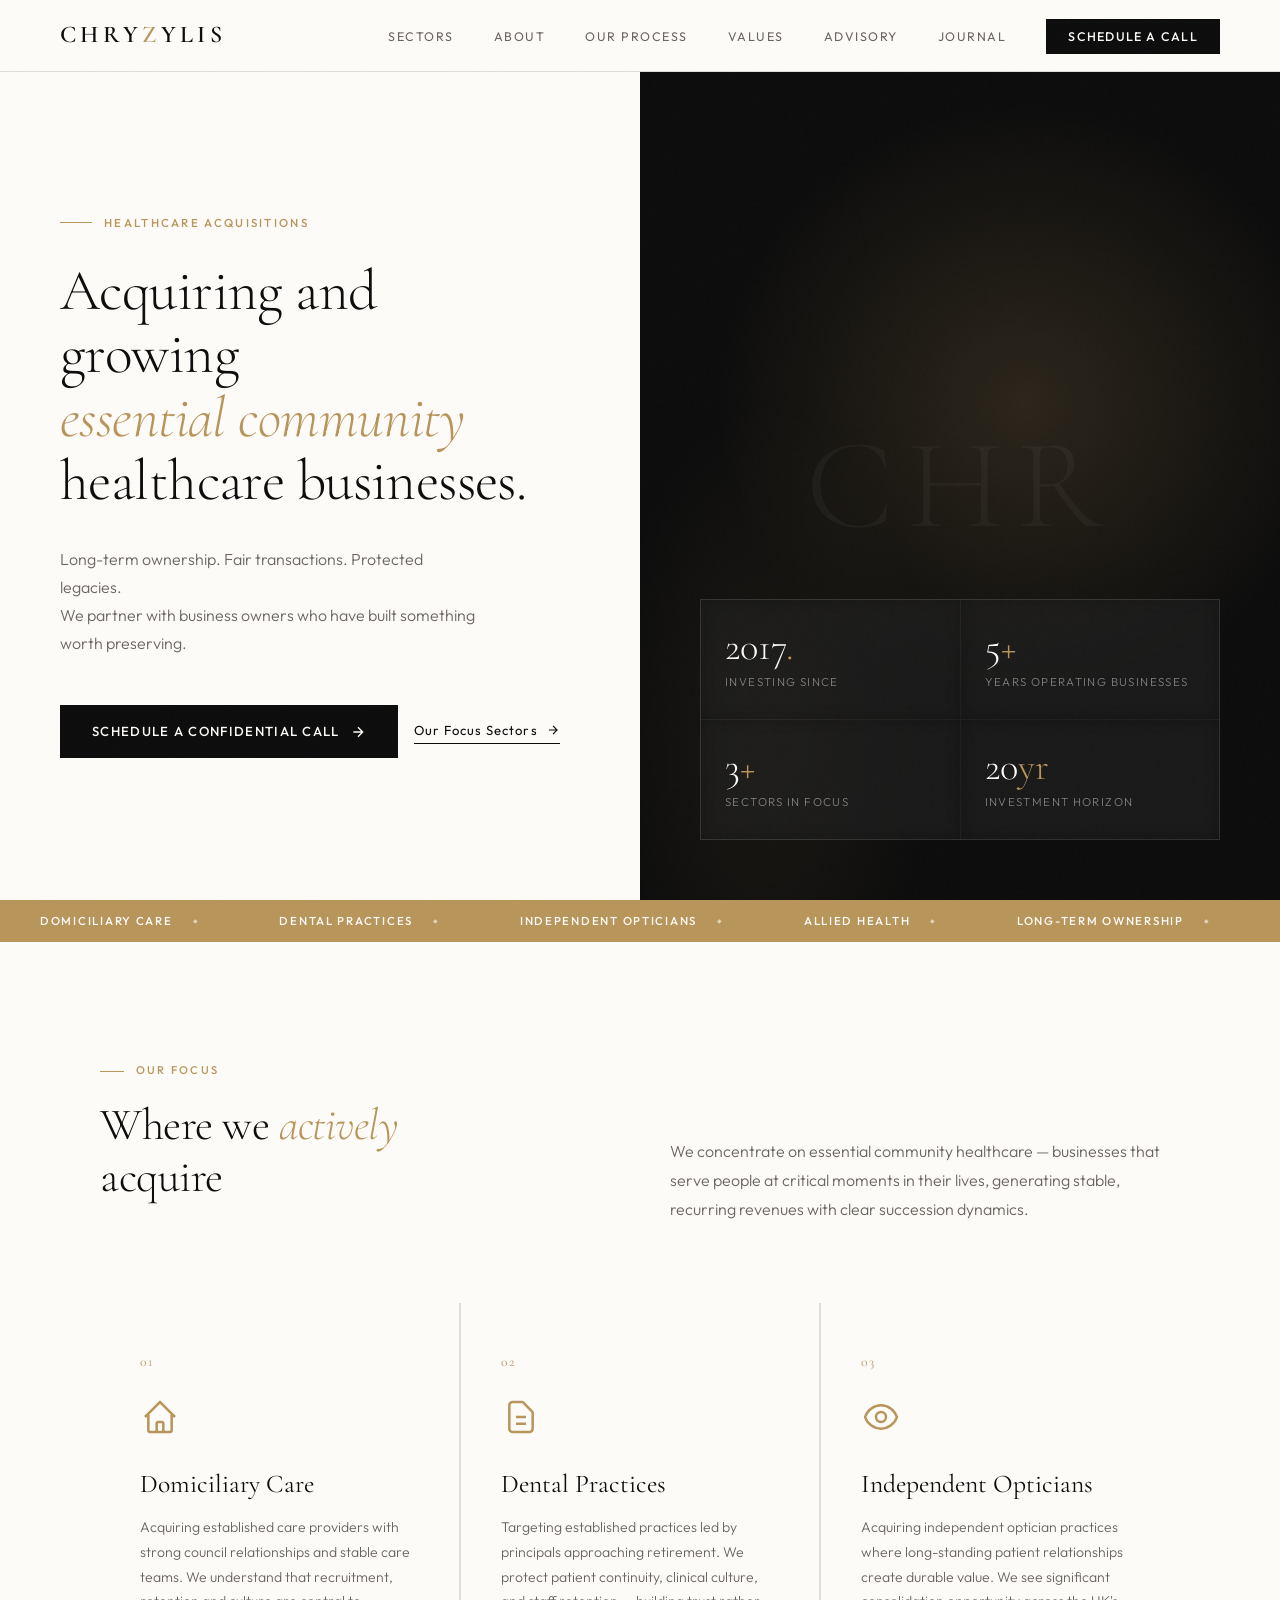
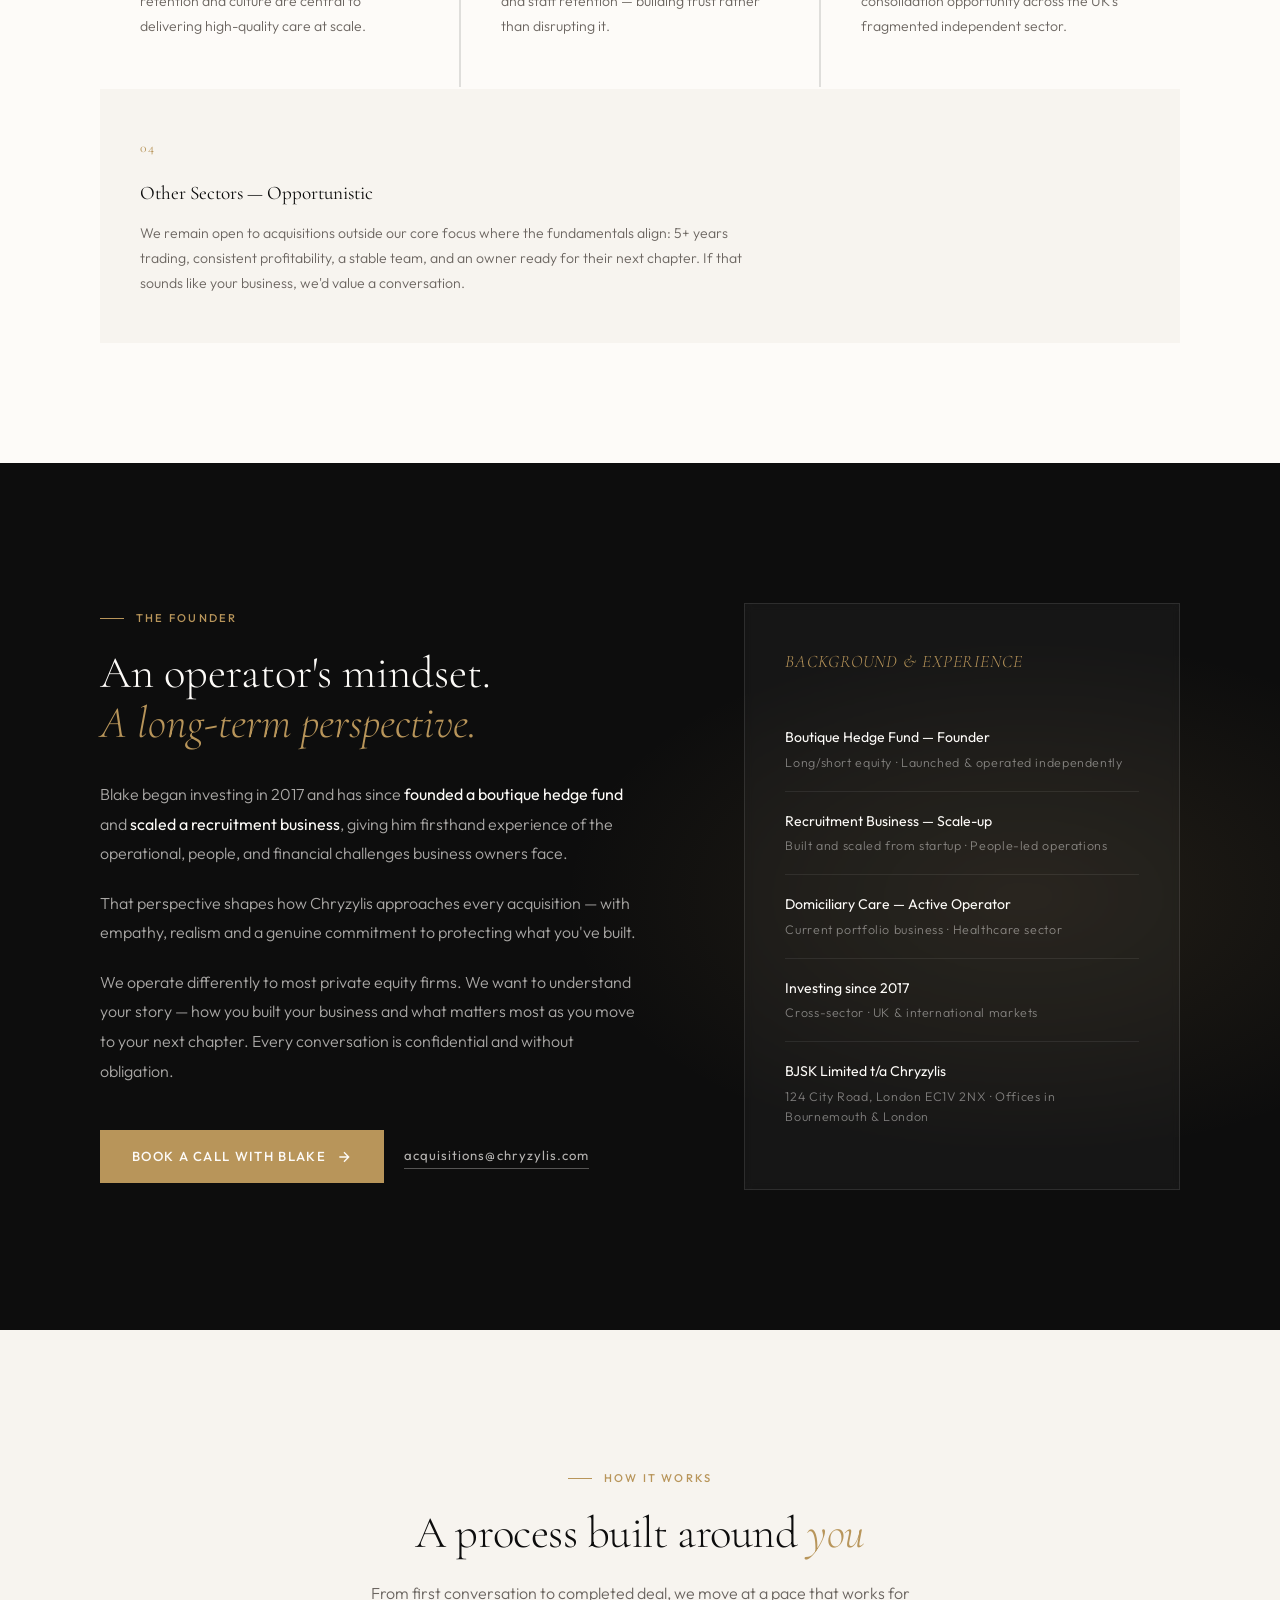
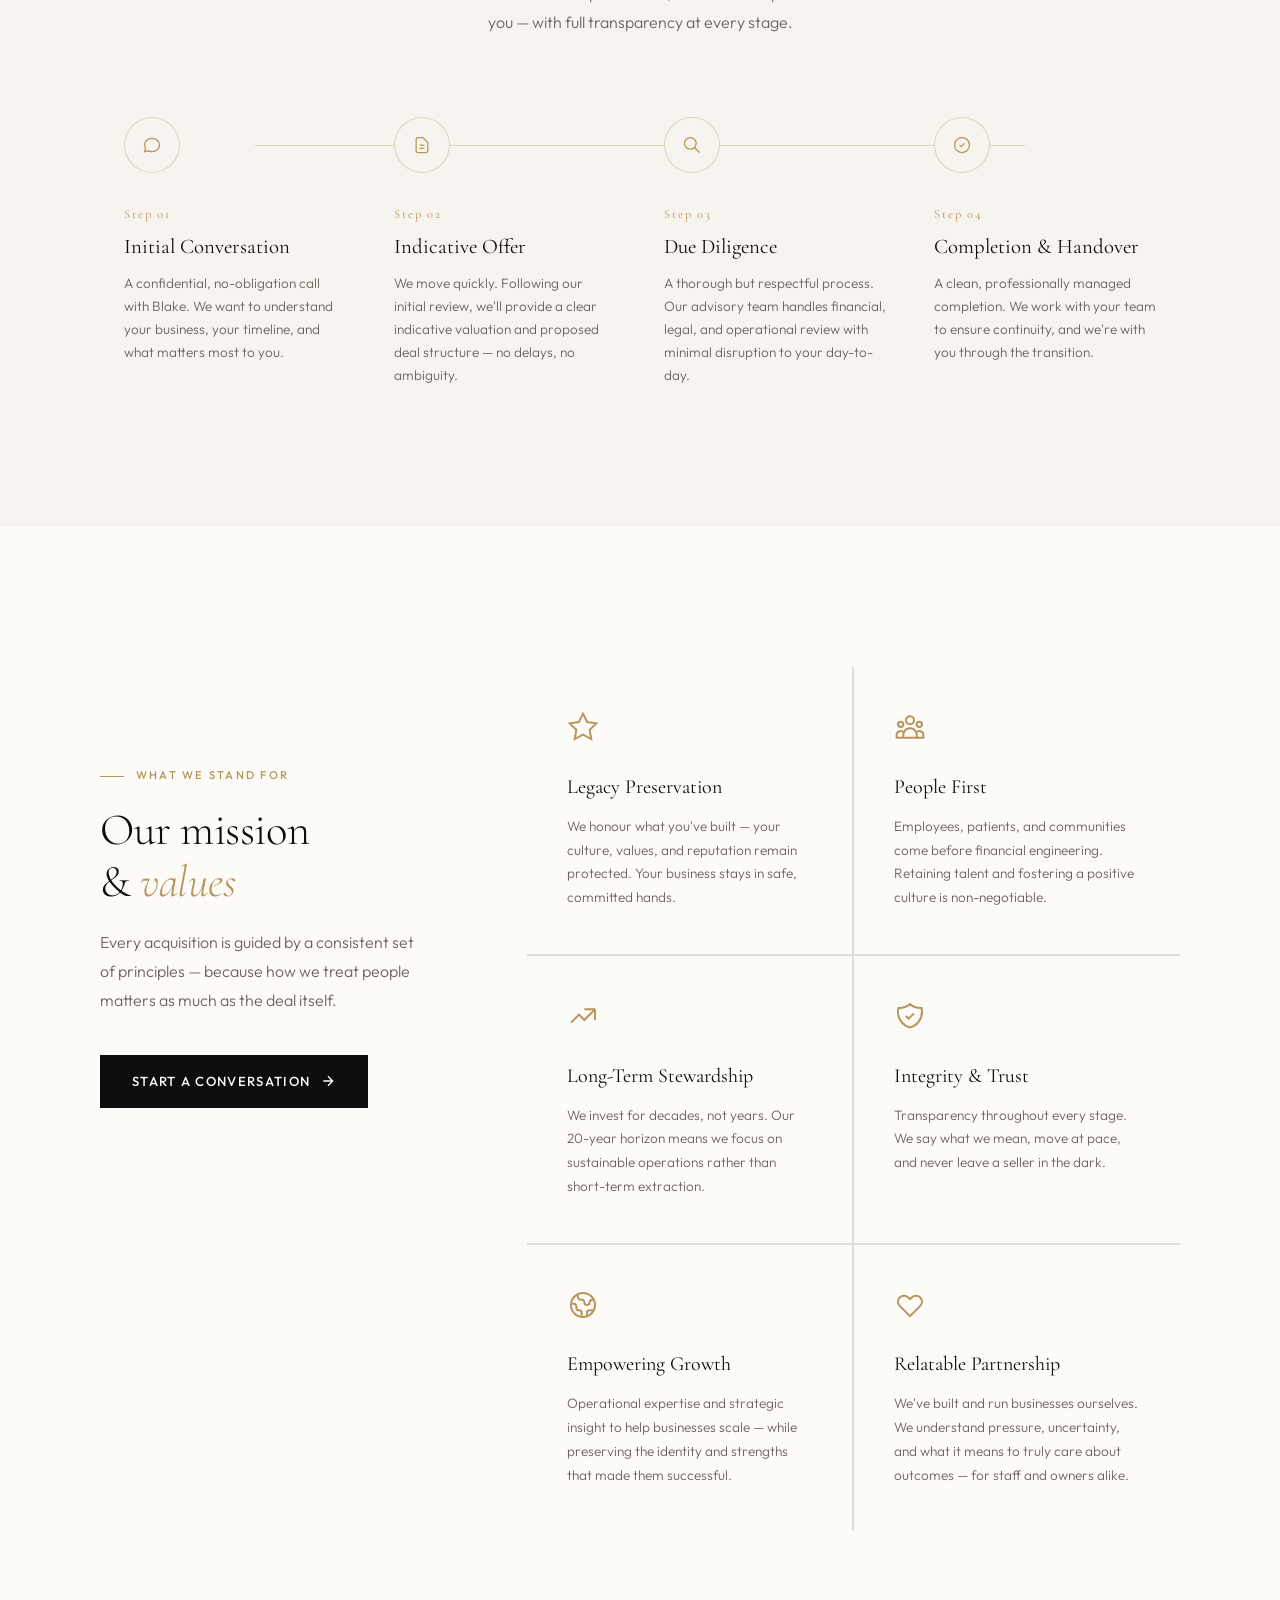
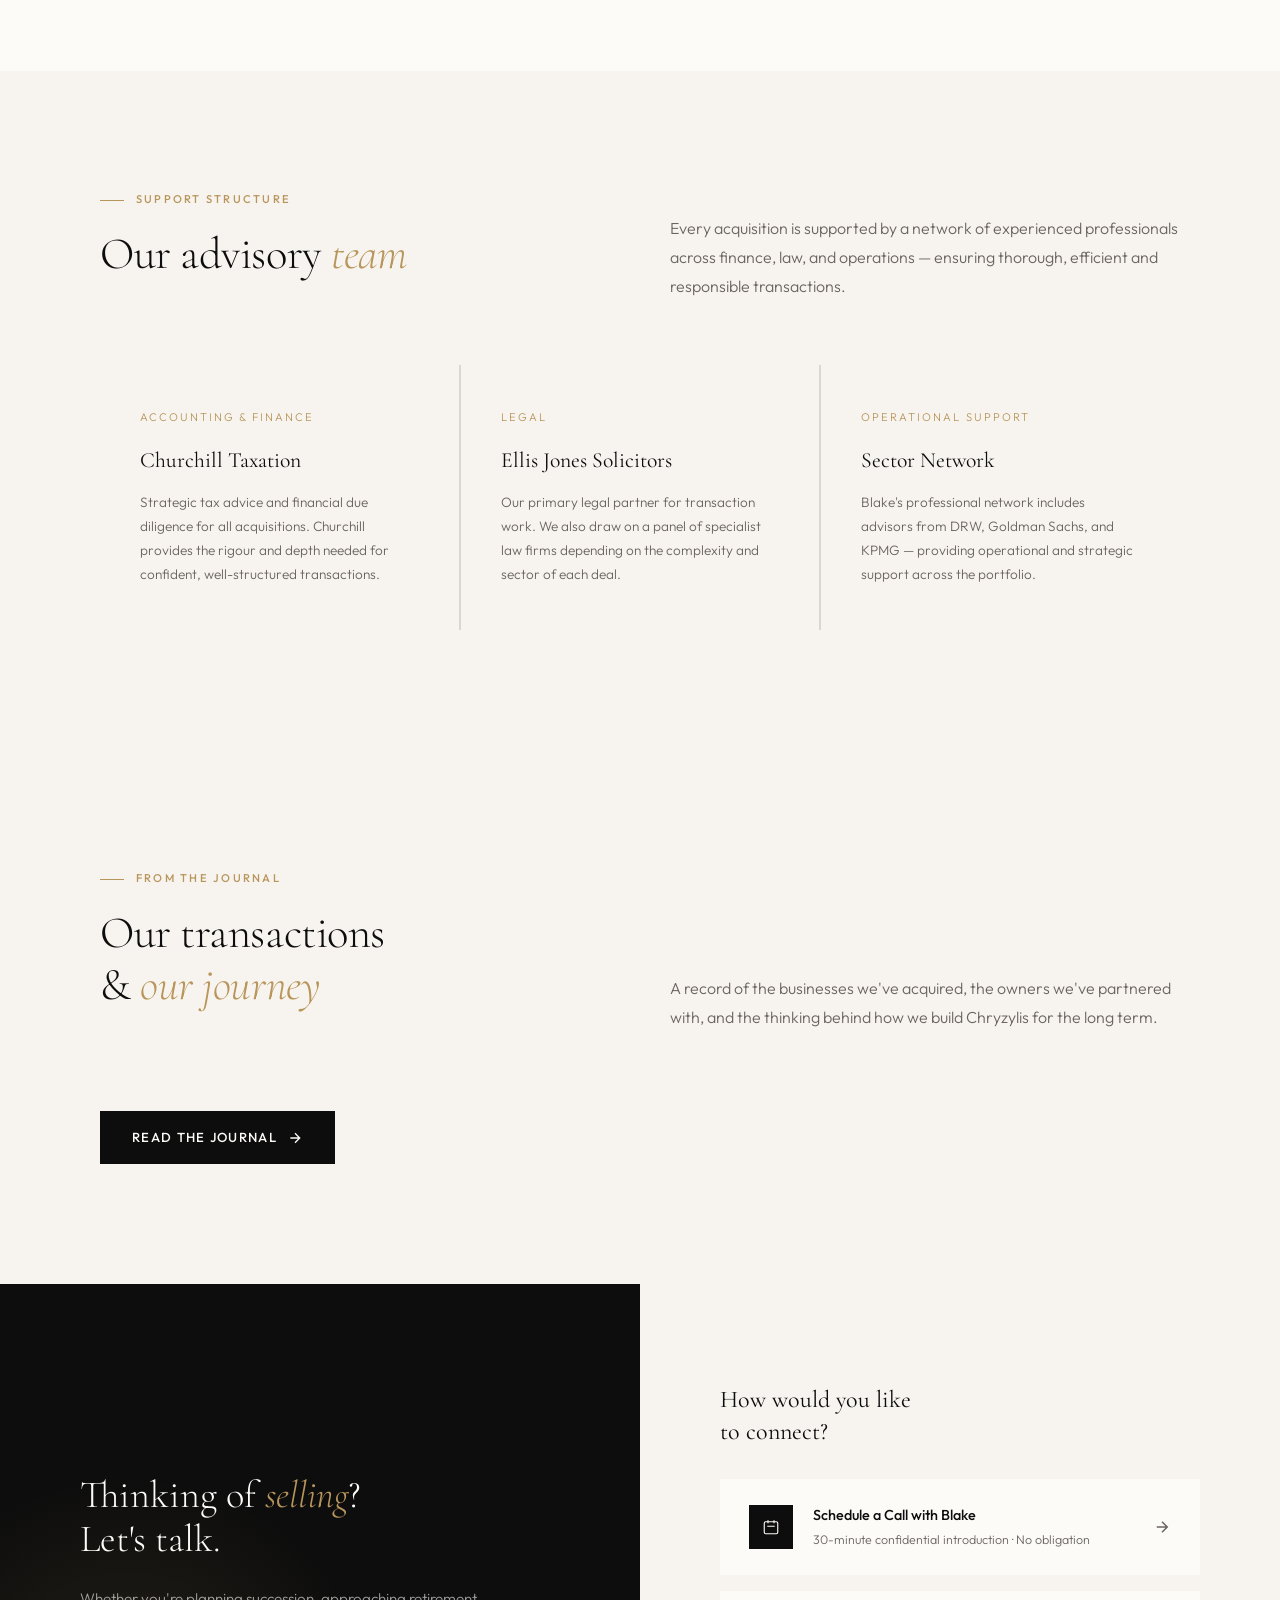
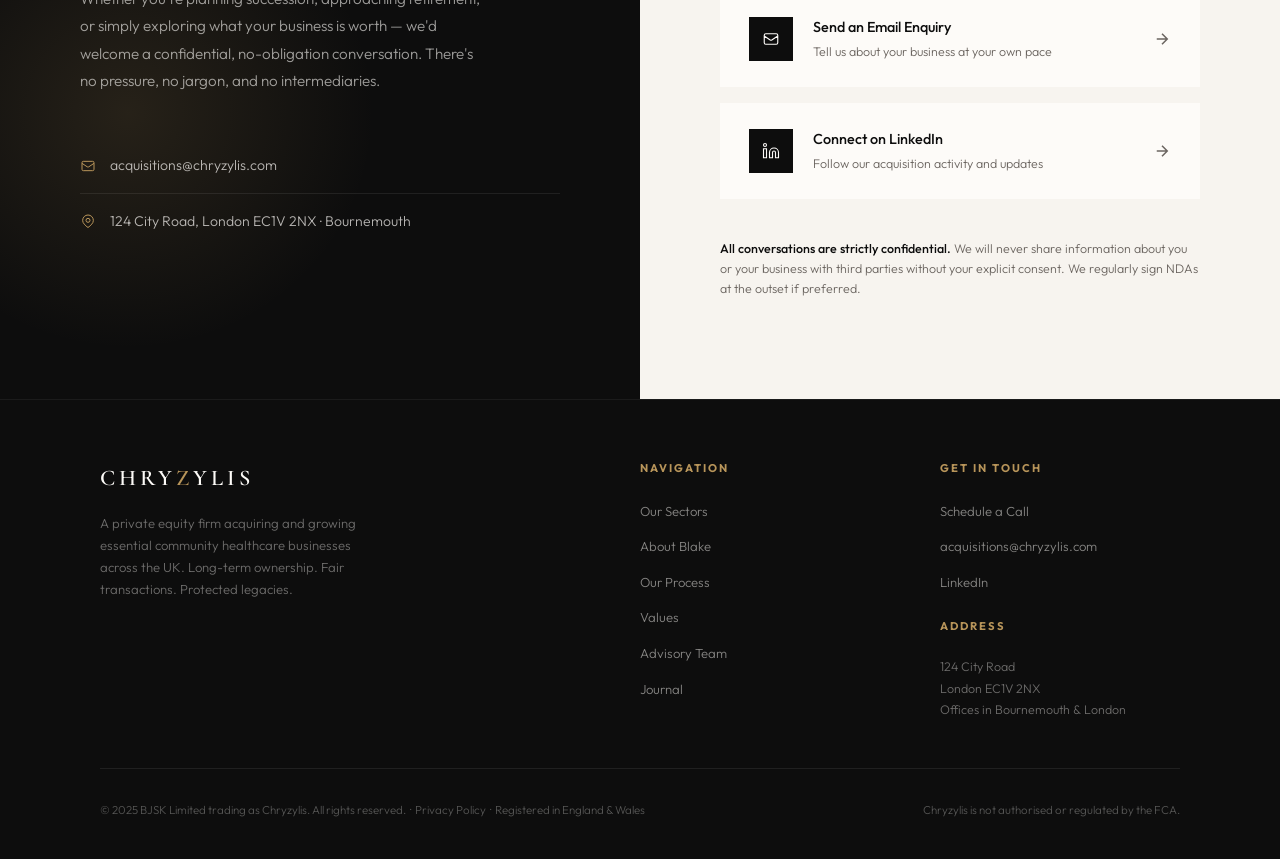
==== index.html @ 7d25ffba "Build full multi-page Chryzylis site with Journal/blog section Extracts the rebrand landing page int" ====
<!DOCTYPE html>
<html lang="en-GB">
<head>
<meta charset="UTF-8">
<meta name="viewport" content="width=device-width, initial-scale=1.0">
<title>Chryzylis — Healthcare Acquisitions</title>
<meta name="description" content="Chryzylis is a private equity firm acquiring and growing essential community healthcare businesses. Domiciliary care, dental, opticians and allied health. Long-term ownership. Fair transactions. Protected legacies.">
<link rel="preconnect" href="https://fonts.googleapis.com">
<link href="https://fonts.googleapis.com/css2?family=Cormorant+Garamond:ital,wght@0,300;0,400;0,600;1,300;1,400&family=Outfit:wght@300;400;500;600&display=swap" rel="stylesheet">
<link rel="stylesheet" href="assets/css/style.css">
</head>
<body>

<!-- ─── NAVIGATION ─── -->
<nav id="navbar">
  <a href="index.html" class="nav-logo">CHRY<span>Z</span>YLIS</a>
  <ul class="nav-links">
    <li><a href="#sectors">Sectors</a></li>
    <li><a href="#about">About</a></li>
    <li><a href="#process">Our Process</a></li>
    <li><a href="#values">Values</a></li>
    <li><a href="#advisory">Advisory</a></li>
    <li><a href="journal/index.html">Journal</a></li>
    <li><a href="#contact" class="nav-cta">Schedule a Call</a></li>
  </ul>
  <div class="hamburger" onclick="toggleMenu()">
    <span></span><span></span><span></span>
  </div>
</nav>

<!-- ─── HERO ─── -->
<section id="hero">
  <div class="hero-left">
    <div class="hero-eyebrow">Healthcare Acquisitions</div>
    <h1 class="hero-headline">
      Acquiring and growing<br><em>essential community</em><br>healthcare businesses.
    </h1>
    <p class="hero-sub">
      Long-term ownership. Fair transactions. Protected legacies.<br>
      We partner with business owners who have built something worth preserving.
    </p>
    <div class="hero-actions">
      <a href="#contact" class="btn-primary">
        Schedule a Confidential Call
        <svg width="16" height="16" viewBox="0 0 24 24" fill="none" stroke="currentColor" stroke-width="2"><path d="M5 12h14M12 5l7 7-7 7"/></svg>
      </a>
      <a href="#sectors" class="btn-ghost">
        Our Focus Sectors
        <svg width="14" height="14" viewBox="0 0 24 24" fill="none" stroke="currentColor" stroke-width="2"><path d="M5 12h14M12 5l7 7-7 7"/></svg>
      </a>
    </div>
  </div>
  <div class="hero-right">
    <div class="hero-large-text">CHR</div>
    <div class="hero-right-content">
      <div class="hero-stat-grid">
        <div class="hero-stat">
          <div class="hero-stat-num">2017<span>.</span></div>
          <div class="hero-stat-label">Investing since</div>
        </div>
        <div class="hero-stat">
          <div class="hero-stat-num">5<span>+</span></div>
          <div class="hero-stat-label">Years operating businesses</div>
        </div>
        <div class="hero-stat">
          <div class="hero-stat-num">3<span>+</span></div>
          <div class="hero-stat-label">Sectors in focus</div>
        </div>
        <div class="hero-stat">
          <div class="hero-stat-num">20<span>yr</span></div>
          <div class="hero-stat-label">Investment horizon</div>
        </div>
      </div>
    </div>
  </div>
</section>

<!-- ─── TICKER ─── -->
<div class="ticker-bar">
  <div class="ticker-track">
    <div class="ticker-item">Domiciliary Care</div>
    <div class="ticker-item">Dental Practices</div>
    <div class="ticker-item">Independent Opticians</div>
    <div class="ticker-item">Allied Health</div>
    <div class="ticker-item">Long-term ownership</div>
    <div class="ticker-item">Fair transactions</div>
    <div class="ticker-item">Protected legacies</div>
    <div class="ticker-item">Domiciliary Care</div>
    <div class="ticker-item">Dental Practices</div>
    <div class="ticker-item">Independent Opticians</div>
    <div class="ticker-item">Allied Health</div>
    <div class="ticker-item">Long-term ownership</div>
    <div class="ticker-item">Fair transactions</div>
    <div class="ticker-item">Protected legacies</div>
  </div>
</div>

<!-- ─── SECTORS ─── -->
<section id="sectors">
  <div class="section-inner">
    <div class="sectors-header">
      <div>
        <div class="section-label reveal">Our Focus</div>
        <h2 class="section-title reveal reveal-delay-1">Where we <em>actively</em><br>acquire</h2>
      </div>
      <p class="section-intro reveal reveal-delay-2">
        We concentrate on essential community healthcare — businesses that serve people at critical moments in their lives, generating stable, recurring revenues with clear succession dynamics.
      </p>
    </div>
    <div class="sectors-grid">
      <div class="sector-card reveal">
        <div class="sector-num">01</div>
        <svg class="sector-icon" viewBox="0 0 24 24" fill="none" stroke="currentColor" stroke-width="1.5">
          <path d="M3 12l2-2m0 0l7-7 7 7M5 10v10a1 1 0 001 1h3m10-11l2 2m-2-2v10a1 1 0 01-1 1h-3m-6 0a1 1 0 001-1v-4a1 1 0 011-1h2a1 1 0 011 1v4a1 1 0 001 1m-6 0h6"/>
        </svg>
        <div class="sector-name">Domiciliary Care</div>
        <p class="sector-desc">Acquiring established care providers with strong council relationships and stable care teams. We understand that recruitment, retention and culture are central to delivering high-quality care at scale.</p>
      </div>
      <div class="sector-card reveal reveal-delay-1">
        <div class="sector-num">02</div>
        <svg class="sector-icon" viewBox="0 0 24 24" fill="none" stroke="currentColor" stroke-width="1.5">
          <path d="M9 12h6m-6 4h6m2 5H7a2 2 0 01-2-2V5a2 2 0 012-2h5.586a1 1 0 01.707.293l5.414 5.414a1 1 0 01.293.707V19a2 2 0 01-2 2z"/>
        </svg>
        <div class="sector-name">Dental Practices</div>
        <p class="sector-desc">Targeting established practices led by principals approaching retirement. We protect patient continuity, clinical culture, and staff retention — building trust rather than disrupting it.</p>
      </div>
      <div class="sector-card reveal reveal-delay-2">
        <div class="sector-num">03</div>
        <svg class="sector-icon" viewBox="0 0 24 24" fill="none" stroke="currentColor" stroke-width="1.5">
          <circle cx="12" cy="12" r="3"/><path d="M2.458 12C3.732 7.943 7.523 5 12 5c4.478 0 8.268 2.943 9.542 7-1.274 4.057-5.064 7-9.542 7-4.477 0-8.268-2.943-9.542-7z"/>
        </svg>
        <div class="sector-name">Independent Opticians</div>
        <p class="sector-desc">Acquiring independent optician practices where long-standing patient relationships create durable value. We see significant consolidation opportunity across the UK's fragmented independent sector.</p>
      </div>
    </div>

    <div style="margin-top: 2px;">
      <div class="sector-card reveal" style="background: var(--parchment);">
        <div class="sector-num">04</div>
        <div class="sector-name" style="font-size: 1.2rem;">Other Sectors — Opportunistic</div>
        <p class="sector-desc" style="max-width: 640px;">We remain open to acquisitions outside our core focus where the fundamentals align: 5+ years trading, consistent profitability, a stable team, and an owner ready for their next chapter. If that sounds like your business, we'd value a conversation.</p>
      </div>
    </div>
  </div>
</section>

<!-- ─── ABOUT BLAKE ─── -->
<section id="about">
  <div class="section-inner">
    <div class="about-grid">
      <div>
        <div class="about-label reveal">The Founder</div>
        <h2 class="about-title reveal reveal-delay-1">
          An operator's mindset.<br><em>A long-term perspective.</em>
        </h2>
        <p class="about-body reveal reveal-delay-2">
          Blake began investing in 2017 and has since <strong>founded a boutique hedge fund</strong> and <strong>scaled a recruitment business</strong>, giving him firsthand experience of the operational, people, and financial challenges business owners face.
        </p>
        <p class="about-body reveal reveal-delay-2">
          That perspective shapes how Chryzylis approaches every acquisition — with empathy, realism and a genuine commitment to protecting what you've built.
        </p>
        <p class="about-body reveal reveal-delay-3">
          We operate differently to most private equity firms. We want to understand your story — how you built your business and what matters most as you move to your next chapter. Every conversation is confidential and without obligation.
        </p>
        <div class="about-cta-row reveal reveal-delay-3">
          <a href="#contact" class="btn-gold">
            Book a Call with Blake
            <svg width="16" height="16" viewBox="0 0 24 24" fill="none" stroke="currentColor" stroke-width="2"><path d="M5 12h14M12 5l7 7-7 7"/></svg>
          </a>
          <a href="mailto:acquisitions@chryzylis.com" class="btn-outline-light">
            acquisitions@chryzylis.com
          </a>
        </div>
      </div>
      <div class="about-right reveal reveal-delay-2">
        <div class="about-card">
          <div class="about-card-title">Background & Experience</div>
          <div class="credential">
            <div class="credential-title">Boutique Hedge Fund — Founder</div>
            <div class="credential-detail">Long/short equity · Launched & operated independently</div>
          </div>
          <div class="credential">
            <div class="credential-title">Recruitment Business — Scale-up</div>
            <div class="credential-detail">Built and scaled from startup · People-led operations</div>
          </div>
          <div class="credential">
            <div class="credential-title">Domiciliary Care — Active Operator</div>
            <div class="credential-detail">Current portfolio business · Healthcare sector</div>
          </div>
          <div class="credential">
            <div class="credential-title">Investing since 2017</div>
            <div class="credential-detail">Cross-sector · UK & international markets</div>
          </div>
          <div class="credential">
            <div class="credential-title">BJSK Limited t/a Chryzylis</div>
            <div class="credential-detail">124 City Road, London EC1V 2NX · Offices in Bournemouth & London</div>
          </div>
        </div>
      </div>
    </div>
  </div>
</section>

<!-- ─── PROCESS ─── -->
<section id="process">
  <div class="section-inner">
    <div class="process-header">
      <div class="section-label reveal" style="justify-content: center;">How It Works</div>
      <h2 class="section-title reveal reveal-delay-1" style="text-align: center;">A process built around <em>you</em></h2>
      <p class="section-intro reveal reveal-delay-2" style="margin: 0 auto; text-align: center;">From first conversation to completed deal, we move at a pace that works for you — with full transparency at every stage.</p>
    </div>
    <div class="process-steps">
      <div class="step reveal">
        <div class="step-dot">
          <svg viewBox="0 0 24 24" fill="none" stroke="currentColor" stroke-width="1.5"><path d="M8 12h.01M12 12h.01M16 12h.01M21 12c0 4.418-4.03 8-9 8a9.863 9.863 0 01-4.255-.949L3 20l1.395-3.72C3.512 15.042 3 13.574 3 12c0-4.418 4.03-8 9-8s9 3.582 9 8z"/></svg>
        </div>
        <div class="step-num">Step 01</div>
        <div class="step-title">Initial Conversation</div>
        <p class="step-desc">A confidential, no-obligation call with Blake. We want to understand your business, your timeline, and what matters most to you.</p>
      </div>
      <div class="step reveal reveal-delay-1">
        <div class="step-dot">
          <svg viewBox="0 0 24 24" fill="none" stroke="currentColor" stroke-width="1.5"><path d="M9 12h6m-6 4h6m2 5H7a2 2 0 01-2-2V5a2 2 0 012-2h5.586a1 1 0 01.707.293l5.414 5.414a1 1 0 01.293.707V19a2 2 0 01-2 2z"/></svg>
        </div>
        <div class="step-num">Step 02</div>
        <div class="step-title">Indicative Offer</div>
        <p class="step-desc">We move quickly. Following our initial review, we'll provide a clear indicative valuation and proposed deal structure — no delays, no ambiguity.</p>
      </div>
      <div class="step reveal reveal-delay-2">
        <div class="step-dot">
          <svg viewBox="0 0 24 24" fill="none" stroke="currentColor" stroke-width="1.5"><path d="M21 21l-6-6m2-5a7 7 0 11-14 0 7 7 0 0114 0z"/></svg>
        </div>
        <div class="step-num">Step 03</div>
        <div class="step-title">Due Diligence</div>
        <p class="step-desc">A thorough but respectful process. Our advisory team handles financial, legal, and operational review with minimal disruption to your day-to-day.</p>
      </div>
      <div class="step reveal reveal-delay-3">
        <div class="step-dot">
          <svg viewBox="0 0 24 24" fill="none" stroke="currentColor" stroke-width="1.5"><path d="M9 12l2 2 4-4m6 2a9 9 0 11-18 0 9 9 0 0118 0z"/></svg>
        </div>
        <div class="step-num">Step 04</div>
        <div class="step-title">Completion & Handover</div>
        <p class="step-desc">A clean, professionally managed completion. We work with your team to ensure continuity, and we're with you through the transition.</p>
      </div>
    </div>
  </div>
</section>

<!-- ─── VALUES ─── -->
<section id="values">
  <div class="section-inner">
    <div class="values-layout">
      <div class="values-sticky">
        <div class="section-label reveal">What We Stand For</div>
        <h2 class="section-title reveal reveal-delay-1">Our mission<br>& <em>values</em></h2>
        <p class="section-intro reveal reveal-delay-2" style="margin-bottom: 40px;">Every acquisition is guided by a consistent set of principles — because how we treat people matters as much as the deal itself.</p>
        <a href="#contact" class="btn-primary reveal reveal-delay-3">
          Start a Conversation
          <svg width="16" height="16" viewBox="0 0 24 24" fill="none" stroke="currentColor" stroke-width="2"><path d="M5 12h14M12 5l7 7-7 7"/></svg>
        </a>
      </div>
      <div class="values-grid">
        <div class="value-item reveal">
          <svg class="value-icon" viewBox="0 0 24 24" fill="none" stroke="currentColor" stroke-width="1.5"><path d="M12 2l3.09 6.26L22 9.27l-5 4.87 1.18 6.88L12 17.77l-6.18 3.25L7 14.14 2 9.27l6.91-1.01L12 2z"/></svg>
          <div class="value-name">Legacy Preservation</div>
          <p class="value-desc">We honour what you've built — your culture, values, and reputation remain protected. Your business stays in safe, committed hands.</p>
        </div>
        <div class="value-item reveal reveal-delay-1">
          <svg class="value-icon" viewBox="0 0 24 24" fill="none" stroke="currentColor" stroke-width="1.5"><path d="M17 20h5v-2a3 3 0 00-5.356-1.857M17 20H7m10 0v-2c0-.656-.126-1.283-.356-1.857M7 20H2v-2a3 3 0 015.356-1.857M7 20v-2c0-.656.126-1.283.356-1.857m0 0a5.002 5.002 0 019.288 0M15 7a3 3 0 11-6 0 3 3 0 016 0zm6 3a2 2 0 11-4 0 2 2 0 014 0zM7 10a2 2 0 11-4 0 2 2 0 014 0z"/></svg>
          <div class="value-name">People First</div>
          <p class="value-desc">Employees, patients, and communities come before financial engineering. Retaining talent and fostering a positive culture is non-negotiable.</p>
        </div>
        <div class="value-item reveal reveal-delay-1">
          <svg class="value-icon" viewBox="0 0 24 24" fill="none" stroke="currentColor" stroke-width="1.5"><path d="M13 7h8m0 0v8m0-8l-8 8-4-4-6 6"/></svg>
          <div class="value-name">Long-Term Stewardship</div>
          <p class="value-desc">We invest for decades, not years. Our 20-year horizon means we focus on sustainable operations rather than short-term extraction.</p>
        </div>
        <div class="value-item reveal reveal-delay-2">
          <svg class="value-icon" viewBox="0 0 24 24" fill="none" stroke="currentColor" stroke-width="1.5"><path d="M9 12l2 2 4-4m5.618-4.016A11.955 11.955 0 0112 2.944a11.955 11.955 0 01-8.618 3.04A12.02 12.02 0 003 9c0 5.591 3.824 10.29 9 11.622 5.176-1.332 9-6.03 9-11.622 0-1.042-.133-2.052-.382-3.016z"/></svg>
          <div class="value-name">Integrity & Trust</div>
          <p class="value-desc">Transparency throughout every stage. We say what we mean, move at pace, and never leave a seller in the dark.</p>
        </div>
        <div class="value-item reveal reveal-delay-2">
          <svg class="value-icon" viewBox="0 0 24 24" fill="none" stroke="currentColor" stroke-width="1.5"><path d="M3.055 11H5a2 2 0 012 2v1a2 2 0 002 2 2 2 0 012 2v2.945M8 3.935V5.5A2.5 2.5 0 0010.5 8h.5a2 2 0 012 2 2 2 0 104 0 2 2 0 012-2h1.064M15 20.488V18a2 2 0 012-2h3.064M21 12a9 9 0 11-18 0 9 9 0 0118 0z"/></svg>
          <div class="value-name">Empowering Growth</div>
          <p class="value-desc">Operational expertise and strategic insight to help businesses scale — while preserving the identity and strengths that made them successful.</p>
        </div>
        <div class="value-item reveal reveal-delay-3">
          <svg class="value-icon" viewBox="0 0 24 24" fill="none" stroke="currentColor" stroke-width="1.5"><path d="M4.318 6.318a4.5 4.5 0 000 6.364L12 20.364l7.682-7.682a4.5 4.5 0 00-6.364-6.364L12 7.636l-1.318-1.318a4.5 4.5 0 00-6.364 0z"/></svg>
          <div class="value-name">Relatable Partnership</div>
          <p class="value-desc">We've built and run businesses ourselves. We understand pressure, uncertainty, and what it means to truly care about outcomes — for staff and owners alike.</p>
        </div>
      </div>
    </div>
  </div>
</section>

<!-- ─── ADVISORY ─── -->
<section id="advisory">
  <div class="section-inner">
    <div class="advisory-header">
      <div>
        <div class="section-label reveal">Support Structure</div>
        <h2 class="section-title reveal reveal-delay-1">Our advisory <em>team</em></h2>
      </div>
      <p class="section-intro reveal reveal-delay-2">
        Every acquisition is supported by a network of experienced professionals across finance, law, and operations — ensuring thorough, efficient and responsible transactions.
      </p>
    </div>
    <div class="advisory-cards">
      <div class="advisory-card reveal">
        <div class="advisory-type">Accounting & Finance</div>
        <div class="advisory-name">Churchill Taxation</div>
        <p class="advisory-desc">Strategic tax advice and financial due diligence for all acquisitions. Churchill provides the rigour and depth needed for confident, well-structured transactions.</p>
      </div>
      <div class="advisory-card reveal reveal-delay-1">
        <div class="advisory-type">Legal</div>
        <div class="advisory-name">Ellis Jones Solicitors</div>
        <p class="advisory-desc">Our primary legal partner for transaction work. We also draw on a panel of specialist law firms depending on the complexity and sector of each deal.</p>
      </div>
      <div class="advisory-card reveal reveal-delay-2">
        <div class="advisory-type">Operational Support</div>
        <div class="advisory-name">Sector Network</div>
        <p class="advisory-desc">Blake's professional network includes advisors from DRW, Goldman Sachs, and KPMG — providing operational and strategic support across the portfolio.</p>
      </div>
    </div>
  </div>
</section>

<!-- ─── JOURNAL TEASER ─── -->
<section id="journal-teaser" style="padding: 120px 0; background: var(--parchment);">
  <div class="section-inner">
    <div class="sectors-header">
      <div>
        <div class="section-label reveal">From the Journal</div>
        <h2 class="section-title reveal reveal-delay-1">Our transactions<br>& <em>our journey</em></h2>
      </div>
      <p class="section-intro reveal reveal-delay-2">
        A record of the businesses we've acquired, the owners we've partnered with, and the thinking behind how we build Chryzylis for the long term.
      </p>
    </div>
    <a href="journal/index.html" class="btn-primary reveal reveal-delay-3">
      Read the Journal
      <svg width="16" height="16" viewBox="0 0 24 24" fill="none" stroke="currentColor" stroke-width="2"><path d="M5 12h14M12 5l7 7-7 7"/></svg>
    </a>
  </div>
</section>

<!-- ─── CONTACT ─── -->
<section id="contact">
  <div class="contact-split">
    <div class="contact-left">
      <div class="contact-left-inner">
        <div class="about-label reveal">Get in Touch</div>
        <h2 class="contact-title reveal reveal-delay-1">
          Thinking of <em>selling</em>?<br>Let's talk.
        </h2>
        <p class="contact-body reveal reveal-delay-2">
          Whether you're planning succession, approaching retirement, or simply exploring what your business is worth — we'd welcome a confidential, no-obligation conversation. There's no pressure, no jargon, and no intermediaries.
        </p>
        <a href="mailto:acquisitions@chryzylis.com" class="contact-detail reveal reveal-delay-2">
          <svg viewBox="0 0 24 24" fill="none" stroke="currentColor" stroke-width="1.5"><path d="M3 8l7.89 5.26a2 2 0 002.22 0L21 8M5 19h14a2 2 0 002-2V7a2 2 0 00-2-2H5a2 2 0 00-2 2v10a2 2 0 002 2z"/></svg>
          acquisitions@chryzylis.com
        </a>
        <div class="contact-detail reveal reveal-delay-3">
          <svg viewBox="0 0 24 24" fill="none" stroke="currentColor" stroke-width="1.5"><path d="M17.657 16.657L13.414 20.9a1.998 1.998 0 01-2.827 0l-4.244-4.243a8 8 0 1111.314 0z"/><path d="M15 11a3 3 0 11-6 0 3 3 0 016 0z"/></svg>
          124 City Road, London EC1V 2NX · Bournemouth
        </div>
      </div>
    </div>
    <div class="contact-right">
      <h3 class="reveal">How would you like<br>to connect?</h3>
      <div class="cta-options">
        <a href="mailto:acquisitions@chryzylis.com?subject=Acquisition Enquiry — Schedule a Call" class="cta-option reveal reveal-delay-1">
          <div class="cta-option-icon">
            <svg viewBox="0 0 24 24" fill="none" stroke="currentColor" stroke-width="1.5"><path d="M8 7V3m8 4V3m-9 8h10M5 21h14a2 2 0 002-2V7a2 2 0 00-2-2H5a2 2 0 00-2 2v12a2 2 0 002 2z"/></svg>
          </div>
          <div class="cta-option-text">
            <div class="cta-option-title">Schedule a Call with Blake</div>
            <div class="cta-option-sub">30-minute confidential introduction · No obligation</div>
          </div>
          <svg class="cta-option-arrow" width="18" height="18" viewBox="0 0 24 24" fill="none" stroke="currentColor" stroke-width="2"><path d="M5 12h14M12 5l7 7-7 7"/></svg>
        </a>
        <a href="mailto:acquisitions@chryzylis.com?subject=Business Acquisition Enquiry" class="cta-option reveal reveal-delay-2">
          <div class="cta-option-icon">
            <svg viewBox="0 0 24 24" fill="none" stroke="currentColor" stroke-width="1.5"><path d="M3 8l7.89 5.26a2 2 0 002.22 0L21 8M5 19h14a2 2 0 002-2V7a2 2 0 00-2-2H5a2 2 0 00-2 2v10a2 2 0 002 2z"/></svg>
          </div>
          <div class="cta-option-text">
            <div class="cta-option-title">Send an Email Enquiry</div>
            <div class="cta-option-sub">Tell us about your business at your own pace</div>
          </div>
          <svg class="cta-option-arrow" width="18" height="18" viewBox="0 0 24 24" fill="none" stroke="currentColor" stroke-width="2"><path d="M5 12h14M12 5l7 7-7 7"/></svg>
        </a>
        <a href="https://linkedin.com/company/chryzylis" target="_blank" rel="noopener" class="cta-option reveal reveal-delay-3">
          <div class="cta-option-icon">
            <svg viewBox="0 0 24 24" fill="none" stroke="currentColor" stroke-width="1.5"><path d="M16 8a6 6 0 016 6v7h-4v-7a2 2 0 00-2-2 2 2 0 00-2 2v7h-4v-7a6 6 0 016-6zM2 9h4v12H2z"/><circle cx="4" cy="4" r="2"/></svg>
          </div>
          <div class="cta-option-text">
            <div class="cta-option-title">Connect on LinkedIn</div>
            <div class="cta-option-sub">Follow our acquisition activity and updates</div>
          </div>
          <svg class="cta-option-arrow" width="18" height="18" viewBox="0 0 24 24" fill="none" stroke="currentColor" stroke-width="2"><path d="M5 12h14M12 5l7 7-7 7"/></svg>
        </a>
      </div>
      <p class="contact-note reveal">
        <strong>All conversations are strictly confidential.</strong> We will never share information about you or your business with third parties without your explicit consent. We regularly sign NDAs at the outset if preferred.
      </p>
    </div>
  </div>
</section>

<!-- ─── FOOTER ─── -->
<footer>
  <div class="footer-inner">
    <div class="footer-top">
      <div>
        <a href="index.html" class="footer-logo">CHRY<span>Z</span>YLIS</a>
        <p class="footer-tagline">A private equity firm acquiring and growing essential community healthcare businesses across the UK. Long-term ownership. Fair transactions. Protected legacies.</p>
      </div>
      <div class="footer-col">
        <h4>Navigation</h4>
        <ul>
          <li><a href="#sectors">Our Sectors</a></li>
          <li><a href="#about">About Blake</a></li>
          <li><a href="#process">Our Process</a></li>
          <li><a href="#values">Values</a></li>
          <li><a href="#advisory">Advisory Team</a></li>
          <li><a href="journal/index.html">Journal</a></li>
        </ul>
      </div>
      <div class="footer-col">
        <h4>Get in Touch</h4>
        <ul>
          <li><a href="#contact">Schedule a Call</a></li>
          <li><a href="mailto:acquisitions@chryzylis.com">acquisitions@chryzylis.com</a></li>
          <li><a href="#">LinkedIn</a></li>
        </ul>
        <div style="margin-top: 24px;">
          <h4>Address</h4>
          <p style="font-size: 0.78rem; color: rgba(253,251,248,0.4); line-height: 1.7;">124 City Road<br>London EC1V 2NX<br>Offices in Bournemouth & London</p>
        </div>
      </div>
    </div>
    <div class="footer-bottom">
      <p class="footer-legal">© 2025 BJSK Limited trading as Chryzylis. All rights reserved. &nbsp;·&nbsp; <a href="#">Privacy Policy</a> &nbsp;·&nbsp; Registered in England & Wales</p>
      <p class="footer-legal">Chryzylis is not authorised or regulated by the FCA.</p>
    </div>
  </div>
</footer>

<script src="assets/js/main.js"></script>
</body>
</html>
---- assets/css/style.css ----
:root {
  --ink: #0D0D0D;
  --parchment: #F7F4EF;
  --warm-white: #FDFBF8;
  --gold: #B8955A;
  --gold-light: #D4B483;
  --mid: #6B6560;
  --rule: rgba(13,13,13,0.12);
  --rule-gold: rgba(184,149,90,0.35);
}

*, *::before, *::after { box-sizing: border-box; margin: 0; padding: 0; }

html { scroll-behavior: smooth; font-size: 16px; }

body {
  background: var(--warm-white);
  color: var(--ink);
  font-family: 'Outfit', sans-serif;
  font-weight: 300;
  line-height: 1.6;
  overflow-x: hidden;
}

/* NOISE TEXTURE OVERLAY */
body::before {
  content: '';
  position: fixed;
  inset: 0;
  background-image: url("data:image/svg+xml,%3Csvg viewBox='0 0 256 256' xmlns='http://www.w3.org/2000/svg'%3E%3Cfilter id='noise'%3E%3CfeTurbulence type='fractalNoise' baseFrequency='0.9' numOctaves='4' stitchTiles='stitch'/%3E%3C/filter%3E%3Crect width='100%25' height='100%25' filter='url(%23noise)' opacity='0.035'/%3E%3C/svg%3E");
  pointer-events: none;
  z-index: 1000;
  opacity: 0.4;
}

/* ─── NAV ─── */
nav {
  position: fixed;
  top: 0; left: 0; right: 0;
  z-index: 900;
  display: flex;
  align-items: center;
  justify-content: space-between;
  padding: 0 60px;
  height: 72px;
  background: rgba(253,251,248,0.92);
  backdrop-filter: blur(12px);
  border-bottom: 1px solid var(--rule);
  transition: all 0.3s ease;
}

nav.scrolled {
  height: 60px;
  background: rgba(253,251,248,0.97);
}

.nav-logo {
  font-family: 'Cormorant Garamond', serif;
  font-weight: 600;
  font-size: 1.5rem;
  letter-spacing: 0.18em;
  text-transform: uppercase;
  color: var(--ink);
  text-decoration: none;
}

.nav-logo span { color: var(--gold); }

.nav-links {
  display: flex;
  align-items: center;
  gap: 40px;
  list-style: none;
}

.nav-links a {
  font-size: 0.78rem;
  font-weight: 400;
  letter-spacing: 0.12em;
  text-transform: uppercase;
  color: var(--mid);
  text-decoration: none;
  transition: color 0.2s;
}

.nav-links a:hover { color: var(--ink); }
.nav-links a.active { color: var(--gold); }

.nav-cta {
  font-size: 0.78rem !important;
  font-weight: 500 !important;
  letter-spacing: 0.1em !important;
  color: var(--warm-white) !important;
  background: var(--ink);
  padding: 10px 22px;
  text-decoration: none;
  transition: background 0.2s, color 0.2s !important;
}

.nav-cta:hover {
  background: var(--gold) !important;
  color: var(--warm-white) !important;
}

/* ─── HERO ─── */
#hero {
  min-height: 100vh;
  display: grid;
  grid-template-columns: 1fr 1fr;
  padding-top: 72px;
  position: relative;
  overflow: hidden;
}

.hero-left {
  display: flex;
  flex-direction: column;
  justify-content: center;
  padding: 100px 80px 100px 60px;
  position: relative;
  z-index: 2;
}

.hero-eyebrow {
  font-size: 0.72rem;
  font-weight: 500;
  letter-spacing: 0.2em;
  text-transform: uppercase;
  color: var(--gold);
  margin-bottom: 28px;
  display: flex;
  align-items: center;
  gap: 12px;
  opacity: 0;
  animation: fadeUp 0.8s ease 0.2s forwards;
}

.hero-eyebrow::before {
  content: '';
  width: 32px;
  height: 1px;
  background: var(--gold);
  flex-shrink: 0;
}

.hero-headline {
  font-family: 'Cormorant Garamond', serif;
  font-weight: 300;
  font-size: clamp(2.8rem, 4.5vw, 5rem);
  line-height: 1.1;
  letter-spacing: -0.01em;
  color: var(--ink);
  margin-bottom: 32px;
  opacity: 0;
  animation: fadeUp 0.8s ease 0.4s forwards;
}

.hero-headline em {
  font-style: italic;
  color: var(--gold);
}

.hero-sub {
  font-size: 1rem;
  font-weight: 300;
  color: var(--mid);
  max-width: 420px;
  line-height: 1.75;
  margin-bottom: 48px;
  opacity: 0;
  animation: fadeUp 0.8s ease 0.6s forwards;
}

.hero-actions {
  display: flex;
  gap: 16px;
  align-items: center;
  flex-wrap: wrap;
  opacity: 0;
  animation: fadeUp 0.8s ease 0.8s forwards;
}

.btn-primary {
  display: inline-flex;
  align-items: center;
  gap: 10px;
  background: var(--ink);
  color: var(--warm-white);
  padding: 16px 32px;
  font-family: 'Outfit', sans-serif;
  font-size: 0.82rem;
  font-weight: 500;
  letter-spacing: 0.1em;
  text-transform: uppercase;
  text-decoration: none;
  transition: background 0.25s, transform 0.2s;
}

.btn-primary:hover {
  background: var(--gold);
  transform: translateY(-1px);
}

.btn-primary svg { transition: transform 0.2s; }
.btn-primary:hover svg { transform: translateX(4px); }

.btn-ghost {
  display: inline-flex;
  align-items: center;
  gap: 8px;
  color: var(--ink);
  font-size: 0.82rem;
  font-weight: 400;
  letter-spacing: 0.08em;
  text-decoration: none;
  border-bottom: 1px solid var(--ink);
  padding-bottom: 2px;
  transition: color 0.2s, border-color 0.2s;
}

.btn-ghost:hover { color: var(--gold); border-color: var(--gold); }

.hero-right {
  background: var(--ink);
  position: relative;
  overflow: hidden;
}

.hero-right::before {
  content: '';
  position: absolute;
  inset: 0;
  background:
    radial-gradient(ellipse 80% 60% at 60% 40%, rgba(184,149,90,0.18) 0%, transparent 60%),
    radial-gradient(ellipse 50% 80% at 20% 80%, rgba(184,149,90,0.08) 0%, transparent 50%);
}

.hero-right-content {
  position: absolute;
  inset: 0;
  display: flex;
  flex-direction: column;
  justify-content: flex-end;
  padding: 60px;
  z-index: 2;
}

.hero-stat-grid {
  display: grid;
  grid-template-columns: 1fr 1fr;
  gap: 1px;
  background: rgba(255,255,255,0.08);
  border: 1px solid rgba(255,255,255,0.08);
  opacity: 0;
  animation: fadeUp 0.8s ease 1s forwards;
}

.hero-stat {
  padding: 28px 24px;
  background: rgba(13,13,13,0.6);
  backdrop-filter: blur(8px);
}

.hero-stat-num {
  font-family: 'Cormorant Garamond', serif;
  font-size: 2.4rem;
  font-weight: 300;
  color: var(--warm-white);
  line-height: 1;
  margin-bottom: 6px;
}

.hero-stat-num span { color: var(--gold); }

.hero-stat-label {
  font-size: 0.72rem;
  letter-spacing: 0.12em;
  text-transform: uppercase;
  color: rgba(253,251,248,0.45);
}

.hero-large-text {
  position: absolute;
  top: 50%;
  left: 50%;
  transform: translate(-50%, -50%);
  font-family: 'Cormorant Garamond', serif;
  font-size: clamp(5rem, 10vw, 14rem);
  font-weight: 300;
  color: rgba(255,255,255,0.04);
  white-space: nowrap;
  letter-spacing: 0.1em;
  pointer-events: none;
  user-select: none;
}

/* ─── PAGE HERO (sub-pages) ─── */
.page-hero {
  background: var(--ink);
  padding: 180px 0 100px;
  position: relative;
  overflow: hidden;
}

.page-hero::before {
  content: '';
  position: absolute;
  inset: 0;
  background:
    radial-gradient(ellipse 70% 60% at 80% 30%, rgba(184,149,90,0.16) 0%, transparent 60%);
}

.page-hero-inner {
  max-width: 1200px;
  margin: 0 auto;
  padding: 0 60px;
  position: relative;
  z-index: 2;
}

.page-hero-eyebrow {
  font-size: 0.72rem;
  font-weight: 500;
  letter-spacing: 0.2em;
  text-transform: uppercase;
  color: var(--gold);
  margin-bottom: 24px;
  display: flex;
  align-items: center;
  gap: 12px;
}

.page-hero-eyebrow::before {
  content: '';
  width: 32px;
  height: 1px;
  background: var(--gold);
}

.page-hero-title {
  font-family: 'Cormorant Garamond', serif;
  font-weight: 300;
  font-size: clamp(2.6rem, 4.5vw, 4.4rem);
  line-height: 1.12;
  color: var(--warm-white);
  max-width: 760px;
}

.page-hero-title em { font-style: italic; color: var(--gold); }

.page-hero-sub {
  font-size: 1rem;
  color: rgba(253,251,248,0.6);
  max-width: 540px;
  line-height: 1.8;
  margin-top: 24px;
}

/* ─── TICKER ─── */
.ticker-bar {
  background: var(--gold);
  overflow: hidden;
  padding: 12px 0;
  position: relative;
}

.ticker-track {
  display: flex;
  gap: 0;
  animation: ticker 28s linear infinite;
  white-space: nowrap;
}

.ticker-item {
  font-size: 0.72rem;
  font-weight: 500;
  letter-spacing: 0.15em;
  text-transform: uppercase;
  color: var(--warm-white);
  padding: 0 40px;
  display: flex;
  align-items: center;
  gap: 20px;
}

.ticker-item::after {
  content: '◆';
  font-size: 0.4rem;
  opacity: 0.6;
}

@keyframes ticker {
  0% { transform: translateX(0); }
  100% { transform: translateX(-50%); }
}

/* ─── SECTIONS ─── */
section { position: relative; }

.section-inner {
  max-width: 1200px;
  margin: 0 auto;
  padding: 0 60px;
}

.section-label {
  font-size: 0.7rem;
  font-weight: 500;
  letter-spacing: 0.2em;
  text-transform: uppercase;
  color: var(--gold);
  margin-bottom: 20px;
  display: flex;
  align-items: center;
  gap: 12px;
}

.section-label::before {
  content: '';
  width: 24px;
  height: 1px;
  background: var(--gold);
}

.section-title {
  font-family: 'Cormorant Garamond', serif;
  font-weight: 300;
  font-size: clamp(2rem, 3.5vw, 3.2rem);
  line-height: 1.15;
  letter-spacing: -0.01em;
  color: var(--ink);
  margin-bottom: 20px;
}

.section-title em { font-style: italic; color: var(--gold); }

.section-intro {
  font-size: 1rem;
  color: var(--mid);
  max-width: 560px;
  line-height: 1.8;
}

/* ─── SECTORS ─── */
#sectors {
  padding: 120px 0;
  background: var(--warm-white);
}

.sectors-header {
  display: grid;
  grid-template-columns: 1fr 1fr;
  gap: 60px;
  align-items: end;
  margin-bottom: 80px;
}

.sectors-grid {
  display: grid;
  grid-template-columns: repeat(3, 1fr);
  gap: 2px;
  background: var(--rule);
}

.sector-card {
  background: var(--warm-white);
  padding: 48px 40px;
  position: relative;
  transition: background 0.3s;
  overflow: hidden;
}

.sector-card::before {
  content: '';
  position: absolute;
  bottom: 0; left: 40px; right: 40px;
  height: 2px;
  background: var(--gold);
  transform: scaleX(0);
  transform-origin: left;
  transition: transform 0.4s ease;
}

.sector-card:hover { background: var(--parchment); }
.sector-card:hover::before { transform: scaleX(1); }

.sector-num {
  font-family: 'Cormorant Garamond', serif;
  font-size: 0.85rem;
  color: var(--gold);
  letter-spacing: 0.15em;
  margin-bottom: 24px;
  font-weight: 400;
}

.sector-icon {
  width: 40px;
  height: 40px;
  margin-bottom: 24px;
  color: var(--gold);
}

.sector-name {
  font-family: 'Cormorant Garamond', serif;
  font-size: 1.6rem;
  font-weight: 400;
  color: var(--ink);
  margin-bottom: 16px;
  line-height: 1.2;
}

.sector-desc {
  font-size: 0.88rem;
  color: var(--mid);
  line-height: 1.75;
}

/* ─── ABOUT / BLAKE ─── */
#about {
  padding: 140px 0;
  background: var(--ink);
  overflow: hidden;
  position: relative;
}

#about::before {
  content: '';
  position: absolute;
  inset: 0;
  background:
    radial-gradient(ellipse 60% 50% at 80% 50%, rgba(184,149,90,0.12) 0%, transparent 60%);
}

.about-grid {
  display: grid;
  grid-template-columns: 5fr 4fr;
  gap: 100px;
  align-items: center;
  position: relative;
  z-index: 2;
}

.about-label {
  font-size: 0.7rem;
  font-weight: 500;
  letter-spacing: 0.2em;
  text-transform: uppercase;
  color: var(--gold);
  margin-bottom: 20px;
  display: flex;
  align-items: center;
  gap: 12px;
}

.about-label::before {
  content: '';
  width: 24px;
  height: 1px;
  background: var(--gold);
}

.about-title {
  font-family: 'Cormorant Garamond', serif;
  font-weight: 300;
  font-size: clamp(2rem, 3.5vw, 3.4rem);
  line-height: 1.12;
  color: var(--warm-white);
  margin-bottom: 32px;
}

.about-title em { font-style: italic; color: var(--gold); }

.about-body {
  font-size: 1rem;
  color: rgba(253,251,248,0.65);
  line-height: 1.85;
  margin-bottom: 20px;
}

.about-body strong {
  color: var(--warm-white);
  font-weight: 400;
}

.about-cta-row {
  margin-top: 44px;
  display: flex;
  gap: 20px;
  align-items: center;
  flex-wrap: wrap;
}

.btn-gold {
  display: inline-flex;
  align-items: center;
  gap: 10px;
  background: var(--gold);
  color: var(--warm-white);
  padding: 16px 32px;
  font-size: 0.82rem;
  font-weight: 500;
  letter-spacing: 0.1em;
  text-transform: uppercase;
  text-decoration: none;
  transition: background 0.25s, transform 0.2s;
}

.btn-gold:hover {
  background: var(--gold-light);
  transform: translateY(-1px);
}

.btn-outline-light {
  display: inline-flex;
  align-items: center;
  gap: 8px;
  color: rgba(253,251,248,0.7);
  font-size: 0.82rem;
  font-weight: 400;
  letter-spacing: 0.08em;
  text-decoration: none;
  border-bottom: 1px solid rgba(253,251,248,0.3);
  padding-bottom: 2px;
  transition: color 0.2s, border-color 0.2s;
}

.btn-outline-light:hover {
  color: var(--gold);
  border-color: var(--gold);
}

.about-right {
  position: relative;
}

.about-card {
  border: 1px solid rgba(255,255,255,0.1);
  padding: 44px 40px;
  background: rgba(255,255,255,0.04);
  backdrop-filter: blur(4px);
}

.about-card-title {
  font-family: 'Cormorant Garamond', serif;
  font-size: 1.1rem;
  font-weight: 300;
  color: var(--gold);
  letter-spacing: 0.05em;
  margin-bottom: 32px;
  text-transform: uppercase;
  font-style: italic;
}

.credential {
  padding: 18px 0;
  border-bottom: 1px solid rgba(255,255,255,0.08);
  display: flex;
  flex-direction: column;
  gap: 4px;
}

.credential:last-child { border-bottom: none; }

.credential-title {
  font-size: 0.88rem;
  color: var(--warm-white);
  font-weight: 400;
}

.credential-detail {
  font-size: 0.78rem;
  color: rgba(253,251,248,0.45);
  letter-spacing: 0.05em;
}

/* ─── PROCESS ─── */
#process {
  padding: 140px 0;
  background: var(--parchment);
}

.process-header {
  text-align: center;
  max-width: 600px;
  margin: 0 auto 80px;
}

.process-steps {
  display: grid;
  grid-template-columns: repeat(4, 1fr);
  position: relative;
}

.process-steps::before {
  content: '';
  position: absolute;
  top: 28px;
  left: calc(12.5% + 20px);
  right: calc(12.5% + 20px);
  height: 1px;
  background: var(--rule-gold);
}

.step {
  padding: 0 24px;
  position: relative;
}

.step-dot {
  width: 56px;
  height: 56px;
  border: 1px solid var(--rule-gold);
  border-radius: 50%;
  display: flex;
  align-items: center;
  justify-content: center;
  background: var(--parchment);
  margin-bottom: 32px;
  position: relative;
  z-index: 2;
  transition: background 0.3s, border-color 0.3s;
}

.step:hover .step-dot {
  background: var(--gold);
  border-color: var(--gold);
}

.step:hover .step-dot svg { color: var(--warm-white); }

.step-dot svg {
  width: 20px;
  height: 20px;
  color: var(--gold);
  transition: color 0.3s;
}

.step-num {
  font-family: 'Cormorant Garamond', serif;
  font-size: 0.78rem;
  color: var(--gold);
  letter-spacing: 0.15em;
  margin-bottom: 10px;
  font-weight: 400;
}

.step-title {
  font-family: 'Cormorant Garamond', serif;
  font-size: 1.3rem;
  font-weight: 400;
  color: var(--ink);
  margin-bottom: 12px;
  line-height: 1.2;
}

.step-desc {
  font-size: 0.85rem;
  color: var(--mid);
  line-height: 1.7;
}

/* ─── VALUES ─── */
#values {
  padding: 140px 0;
  background: var(--warm-white);
  overflow: hidden;
}

.values-layout {
  display: grid;
  grid-template-columns: 1fr 2fr;
  gap: 100px;
  align-items: start;
}

.values-sticky {
  position: sticky;
  top: 100px;
}

.values-grid {
  display: grid;
  grid-template-columns: 1fr 1fr;
  gap: 2px;
  background: var(--rule);
}

.value-item {
  background: var(--warm-white);
  padding: 44px 40px;
  transition: background 0.3s;
}

.value-item:hover { background: var(--parchment); }

.value-icon {
  width: 32px;
  height: 32px;
  color: var(--gold);
  margin-bottom: 20px;
}

.value-name {
  font-family: 'Cormorant Garamond', serif;
  font-size: 1.25rem;
  font-weight: 400;
  color: var(--ink);
  margin-bottom: 12px;
}

.value-desc {
  font-size: 0.85rem;
  color: var(--mid);
  line-height: 1.75;
}

/* ─── ADVISORY ─── */
#advisory {
  padding: 120px 0;
  background: var(--parchment);
}

.advisory-header {
  display: grid;
  grid-template-columns: 1fr 1fr;
  gap: 60px;
  align-items: end;
  margin-bottom: 64px;
}

.advisory-cards {
  display: grid;
  grid-template-columns: repeat(3, 1fr);
  gap: 2px;
  background: var(--rule);
}

.advisory-card {
  background: var(--parchment);
  padding: 44px 40px;
  transition: background 0.3s;
}

.advisory-card:hover { background: var(--warm-white); }

.advisory-type {
  font-size: 0.7rem;
  letter-spacing: 0.18em;
  text-transform: uppercase;
  color: var(--gold);
  margin-bottom: 16px;
}

.advisory-name {
  font-family: 'Cormorant Garamond', serif;
  font-size: 1.35rem;
  font-weight: 400;
  color: var(--ink);
  margin-bottom: 14px;
}

.advisory-desc {
  font-size: 0.85rem;
  color: var(--mid);
  line-height: 1.75;
}

/* ─── JOURNAL / BLOG ─── */
#journal-listing {
  padding: 120px 0 140px;
  background: var(--warm-white);
}

.journal-filter-bar {
  display: flex;
  gap: 12px;
  flex-wrap: wrap;
  margin-bottom: 64px;
}

.journal-filter {
  font-size: 0.74rem;
  font-weight: 500;
  letter-spacing: 0.1em;
  text-transform: uppercase;
  color: var(--mid);
  padding: 10px 20px;
  border: 1px solid var(--rule);
  text-decoration: none;
  transition: all 0.25s;
}

.journal-filter:hover, .journal-filter.active {
  color: var(--warm-white);
  background: var(--ink);
  border-color: var(--ink);
}

.journal-grid {
  display: grid;
  grid-template-columns: repeat(3, 1fr);
  gap: 2px;
  background: var(--rule);
}

.journal-card {
  background: var(--warm-white);
  padding: 0;
  text-decoration: none;
  display: flex;
  flex-direction: column;
  position: relative;
  overflow: hidden;
  transition: background 0.3s;
}

.journal-card:hover { background: var(--parchment); }

.journal-card-media {
  height: 200px;
  background: var(--ink);
  position: relative;
  overflow: hidden;
  display: flex;
  align-items: flex-end;
  padding: 24px 32px;
}

.journal-card-media::before {
  content: '';
  position: absolute;
  inset: 0;
  background: radial-gradient(ellipse 80% 80% at 70% 20%, rgba(184,149,90,0.22) 0%, transparent 60%);
}

.journal-card-tag {
  position: relative;
  z-index: 2;
  font-size: 0.68rem;
  font-weight: 500;
  letter-spacing: 0.15em;
  text-transform: uppercase;
  color: var(--gold);
  border: 1px solid var(--rule-gold);
  padding: 6px 14px;
  background: rgba(13,13,13,0.4);
}

.journal-card-body {
  padding: 32px 32px 36px;
  flex: 1;
  display: flex;
  flex-direction: column;
}

.journal-card-date {
  font-size: 0.72rem;
  letter-spacing: 0.1em;
  text-transform: uppercase;
  color: var(--gold);
  margin-bottom: 14px;
}

.journal-card-title {
  font-family: 'Cormorant Garamond', serif;
  font-size: 1.4rem;
  font-weight: 400;
  color: var(--ink);
  line-height: 1.25;
  margin-bottom: 14px;
}

.journal-card-excerpt {
  font-size: 0.85rem;
  color: var(--mid);
  line-height: 1.7;
  margin-bottom: 24px;
  flex: 1;
}

.journal-card-read {
  font-size: 0.76rem;
  font-weight: 500;
  letter-spacing: 0.08em;
  text-transform: uppercase;
  color: var(--ink);
  display: inline-flex;
  align-items: center;
  gap: 8px;
  transition: color 0.2s, gap 0.2s;
}

.journal-card:hover .journal-card-read { color: var(--gold); gap: 12px; }

.journal-card-featured {
  grid-column: span 3;
  display: grid;
  grid-template-columns: 1.1fr 1fr;
}

.journal-card-featured .journal-card-media {
  height: 100%;
  min-height: 360px;
  align-items: flex-start;
  padding: 40px;
}

.journal-card-featured .journal-card-body {
  padding: 56px 56px 56px 48px;
  justify-content: center;
}

.journal-card-featured .journal-card-title {
  font-size: 2.1rem;
}

/* ─── POST PAGE ─── */
.post-hero {
  background: var(--ink);
  padding: 180px 0 80px;
  position: relative;
  overflow: hidden;
}

.post-hero::before {
  content: '';
  position: absolute;
  inset: 0;
  background: radial-gradient(ellipse 70% 60% at 75% 30%, rgba(184,149,90,0.18) 0%, transparent 60%);
}

.post-hero-inner {
  max-width: 800px;
  margin: 0 auto;
  padding: 0 60px;
  position: relative;
  z-index: 2;
}

.post-meta-row {
  display: flex;
  align-items: center;
  gap: 16px;
  margin-bottom: 28px;
}

.post-tag {
  font-size: 0.68rem;
  font-weight: 500;
  letter-spacing: 0.15em;
  text-transform: uppercase;
  color: var(--gold);
  border: 1px solid var(--rule-gold);
  padding: 6px 14px;
}

.post-date {
  font-size: 0.78rem;
  color: rgba(253,251,248,0.45);
  letter-spacing: 0.05em;
}

.post-title {
  font-family: 'Cormorant Garamond', serif;
  font-weight: 300;
  font-size: clamp(2.2rem, 4vw, 3.4rem);
  line-height: 1.15;
  color: var(--warm-white);
}

.post-title em { font-style: italic; color: var(--gold); }

.post-body-section {
  background: var(--warm-white);
  padding: 80px 0 140px;
}

.post-body-inner {
  max-width: 800px;
  margin: 0 auto;
  padding: 0 60px;
}

.post-body-inner p {
  font-size: 1.02rem;
  color: var(--mid);
  line-height: 1.9;
  margin-bottom: 28px;
}

.post-body-inner h3 {
  font-family: 'Cormorant Garamond', serif;
  font-size: 1.6rem;
  font-weight: 400;
  color: var(--ink);
  margin: 48px 0 20px;
}

.post-body-inner blockquote {
  border-left: 2px solid var(--gold);
  padding-left: 28px;
  margin: 40px 0;
  font-family: 'Cormorant Garamond', serif;
  font-style: italic;
  font-size: 1.3rem;
  color: var(--ink);
  line-height: 1.6;
}

.post-divider {
  height: 1px;
  background: var(--rule);
  margin: 56px 0;
}

.post-back {
  display: inline-flex;
  align-items: center;
  gap: 8px;
  font-size: 0.78rem;
  font-weight: 500;
  letter-spacing: 0.08em;
  text-transform: uppercase;
  color: var(--mid);
  text-decoration: none;
  margin-bottom: 48px;
  transition: color 0.2s;
}

.post-back:hover { color: var(--gold); }

/* ─── CONTACT / CTA ─── */
#contact {
  padding: 0;
  background: var(--warm-white);
}

.contact-split {
  display: grid;
  grid-template-columns: 1fr 1fr;
  min-height: 640px;
}

.contact-left {
  background: var(--ink);
  padding: 100px 80px;
  display: flex;
  flex-direction: column;
  justify-content: center;
  position: relative;
  overflow: hidden;
}

.contact-left::before {
  content: '';
  position: absolute;
  inset: 0;
  background: radial-gradient(ellipse 70% 60% at 20% 60%, rgba(184,149,90,0.15) 0%, transparent 55%);
}

.contact-left-inner { position: relative; z-index: 2; }

.contact-title {
  font-family: 'Cormorant Garamond', serif;
  font-weight: 300;
  font-size: clamp(2rem, 3vw, 3rem);
  color: var(--warm-white);
  line-height: 1.15;
  margin-bottom: 24px;
}

.contact-title em { font-style: italic; color: var(--gold); }

.contact-body {
  font-size: 0.95rem;
  color: rgba(253,251,248,0.6);
  line-height: 1.8;
  margin-bottom: 44px;
  max-width: 400px;
}

.contact-detail {
  display: flex;
  align-items: center;
  gap: 14px;
  padding: 16px 0;
  border-bottom: 1px solid rgba(255,255,255,0.08);
  color: rgba(253,251,248,0.7);
  font-size: 0.88rem;
  text-decoration: none;
  transition: color 0.2s;
}

.contact-detail:last-child { border-bottom: none; }
.contact-detail:hover { color: var(--gold); }

.contact-detail svg {
  width: 16px;
  height: 16px;
  color: var(--gold);
  flex-shrink: 0;
}

.contact-right {
  background: var(--parchment);
  padding: 100px 80px;
  display: flex;
  flex-direction: column;
  justify-content: center;
}

.contact-right h3 {
  font-family: 'Cormorant Garamond', serif;
  font-weight: 400;
  font-size: 1.5rem;
  color: var(--ink);
  margin-bottom: 32px;
  line-height: 1.3;
}

.cta-options {
  display: flex;
  flex-direction: column;
  gap: 16px;
  margin-bottom: 40px;
}

.cta-option {
  display: flex;
  align-items: center;
  gap: 20px;
  padding: 24px 28px;
  background: var(--warm-white);
  text-decoration: none;
  border: 1px solid transparent;
  transition: border-color 0.25s, transform 0.2s;
  cursor: pointer;
}

.cta-option:hover {
  border-color: var(--gold);
  transform: translateX(4px);
}

.cta-option-icon {
  width: 44px;
  height: 44px;
  background: var(--ink);
  display: flex;
  align-items: center;
  justify-content: center;
  flex-shrink: 0;
  transition: background 0.25s;
}

.cta-option:hover .cta-option-icon { background: var(--gold); }

.cta-option-icon svg {
  width: 18px;
  height: 18px;
  color: var(--warm-white);
}

.cta-option-text { flex: 1; }

.cta-option-title {
  font-size: 0.9rem;
  font-weight: 500;
  color: var(--ink);
  margin-bottom: 3px;
}

.cta-option-sub {
  font-size: 0.78rem;
  color: var(--mid);
}

.cta-option-arrow {
  color: var(--mid);
  transition: color 0.2s, transform 0.2s;
}

.cta-option:hover .cta-option-arrow {
  color: var(--gold);
  transform: translateX(4px);
}

.contact-note {
  font-size: 0.78rem;
  color: var(--mid);
  line-height: 1.6;
}

.contact-note strong {
  color: var(--ink);
  font-weight: 500;
}

/* ─── FOOTER ─── */
footer {
  background: var(--ink);
  padding: 60px 0 40px;
  border-top: 1px solid rgba(255,255,255,0.06);
}

.footer-inner {
  max-width: 1200px;
  margin: 0 auto;
  padding: 0 60px;
}

.footer-top {
  display: grid;
  grid-template-columns: 2fr 1fr 1fr;
  gap: 60px;
  padding-bottom: 48px;
  border-bottom: 1px solid rgba(255,255,255,0.08);
  margin-bottom: 32px;
}

.footer-logo {
  font-family: 'Cormorant Garamond', serif;
  font-weight: 600;
  font-size: 1.4rem;
  letter-spacing: 0.18em;
  text-transform: uppercase;
  color: var(--warm-white);
  text-decoration: none;
  display: block;
  margin-bottom: 16px;
}

.footer-logo span { color: var(--gold); }

.footer-tagline {
  font-size: 0.82rem;
  color: rgba(253,251,248,0.4);
  line-height: 1.7;
  max-width: 280px;
}

.footer-col h4 {
  font-size: 0.7rem;
  letter-spacing: 0.18em;
  text-transform: uppercase;
  color: var(--gold);
  margin-bottom: 20px;
}

.footer-col ul { list-style: none; }

.footer-col li {
  margin-bottom: 10px;
}

.footer-col a {
  font-size: 0.82rem;
  color: rgba(253,251,248,0.5);
  text-decoration: none;
  transition: color 0.2s;
}

.footer-col a:hover { color: var(--warm-white); }

.footer-bottom {
  display: flex;
  justify-content: space-between;
  align-items: center;
}

.footer-legal {
  font-size: 0.72rem;
  color: rgba(253,251,248,0.3);
}

.footer-legal a {
  color: rgba(253,251,248,0.3);
  text-decoration: none;
  transition: color 0.2s;
}

.footer-legal a:hover { color: rgba(253,251,248,0.6); }

/* ─── SCROLL REVEAL ─── */
.reveal {
  opacity: 0;
  transform: translateY(24px);
  transition: opacity 0.7s ease, transform 0.7s ease;
}

.reveal.visible {
  opacity: 1;
  transform: translateY(0);
}

.reveal-delay-1 { transition-delay: 0.1s; }
.reveal-delay-2 { transition-delay: 0.2s; }
.reveal-delay-3 { transition-delay: 0.3s; }
.reveal-delay-4 { transition-delay: 0.4s; }

/* ─── MOBILE MENU ─── */
.hamburger {
  display: none;
  flex-direction: column;
  gap: 5px;
  cursor: pointer;
  padding: 4px;
}

.hamburger span {
  width: 24px;
  height: 1px;
  background: var(--ink);
  transition: all 0.3s;
}

@keyframes fadeUp {
  from { opacity: 0; transform: translateY(20px); }
  to { opacity: 1; transform: translateY(0); }
}

/* ─── RESPONSIVE ─── */
@media (max-width: 1024px) {
  nav { padding: 0 30px; }
  .section-inner { padding: 0 30px; }
  .page-hero-inner { padding: 0 30px; }
  .post-hero-inner, .post-body-inner { padding: 0 30px; }

  #hero { grid-template-columns: 1fr; }
  .hero-left { padding: 80px 30px; }
  .hero-right { min-height: 340px; }

  .sectors-header { grid-template-columns: 1fr; gap: 20px; }
  .sectors-grid { grid-template-columns: 1fr 1fr; }

  .about-grid { grid-template-columns: 1fr; gap: 48px; }

  .process-steps { grid-template-columns: 1fr 1fr; gap: 40px 20px; }
  .process-steps::before { display: none; }

  .values-layout { grid-template-columns: 1fr; gap: 40px; }
  .values-sticky { position: relative; top: auto; }

  .advisory-header { grid-template-columns: 1fr; }
  .advisory-cards { grid-template-columns: 1fr; }

  .journal-grid { grid-template-columns: 1fr 1fr; }
  .journal-card-featured { grid-column: span 2; grid-template-columns: 1fr; }
  .journal-card-featured .journal-card-body { padding: 40px 32px; }

  .contact-split { grid-template-columns: 1fr; }
  .contact-left { padding: 80px 30px; }
  .contact-right { padding: 80px 30px; }

  .footer-top { grid-template-columns: 1fr 1fr; }
  .footer-inner { padding: 0 30px; }

  .nav-links { display: none; }
  .hamburger { display: flex; }
}

@media (max-width: 640px) {
  .sectors-grid { grid-template-columns: 1fr; }
  .values-grid { grid-template-columns: 1fr; }
  .process-steps { grid-template-columns: 1fr; }
  .journal-grid { grid-template-columns: 1fr; }
  .journal-card-featured { grid-column: span 1; }
  .footer-top { grid-template-columns: 1fr; }
  .footer-bottom { flex-direction: column; gap: 12px; text-align: center; }
  .hero-stat-grid { grid-template-columns: 1fr 1fr; }
}
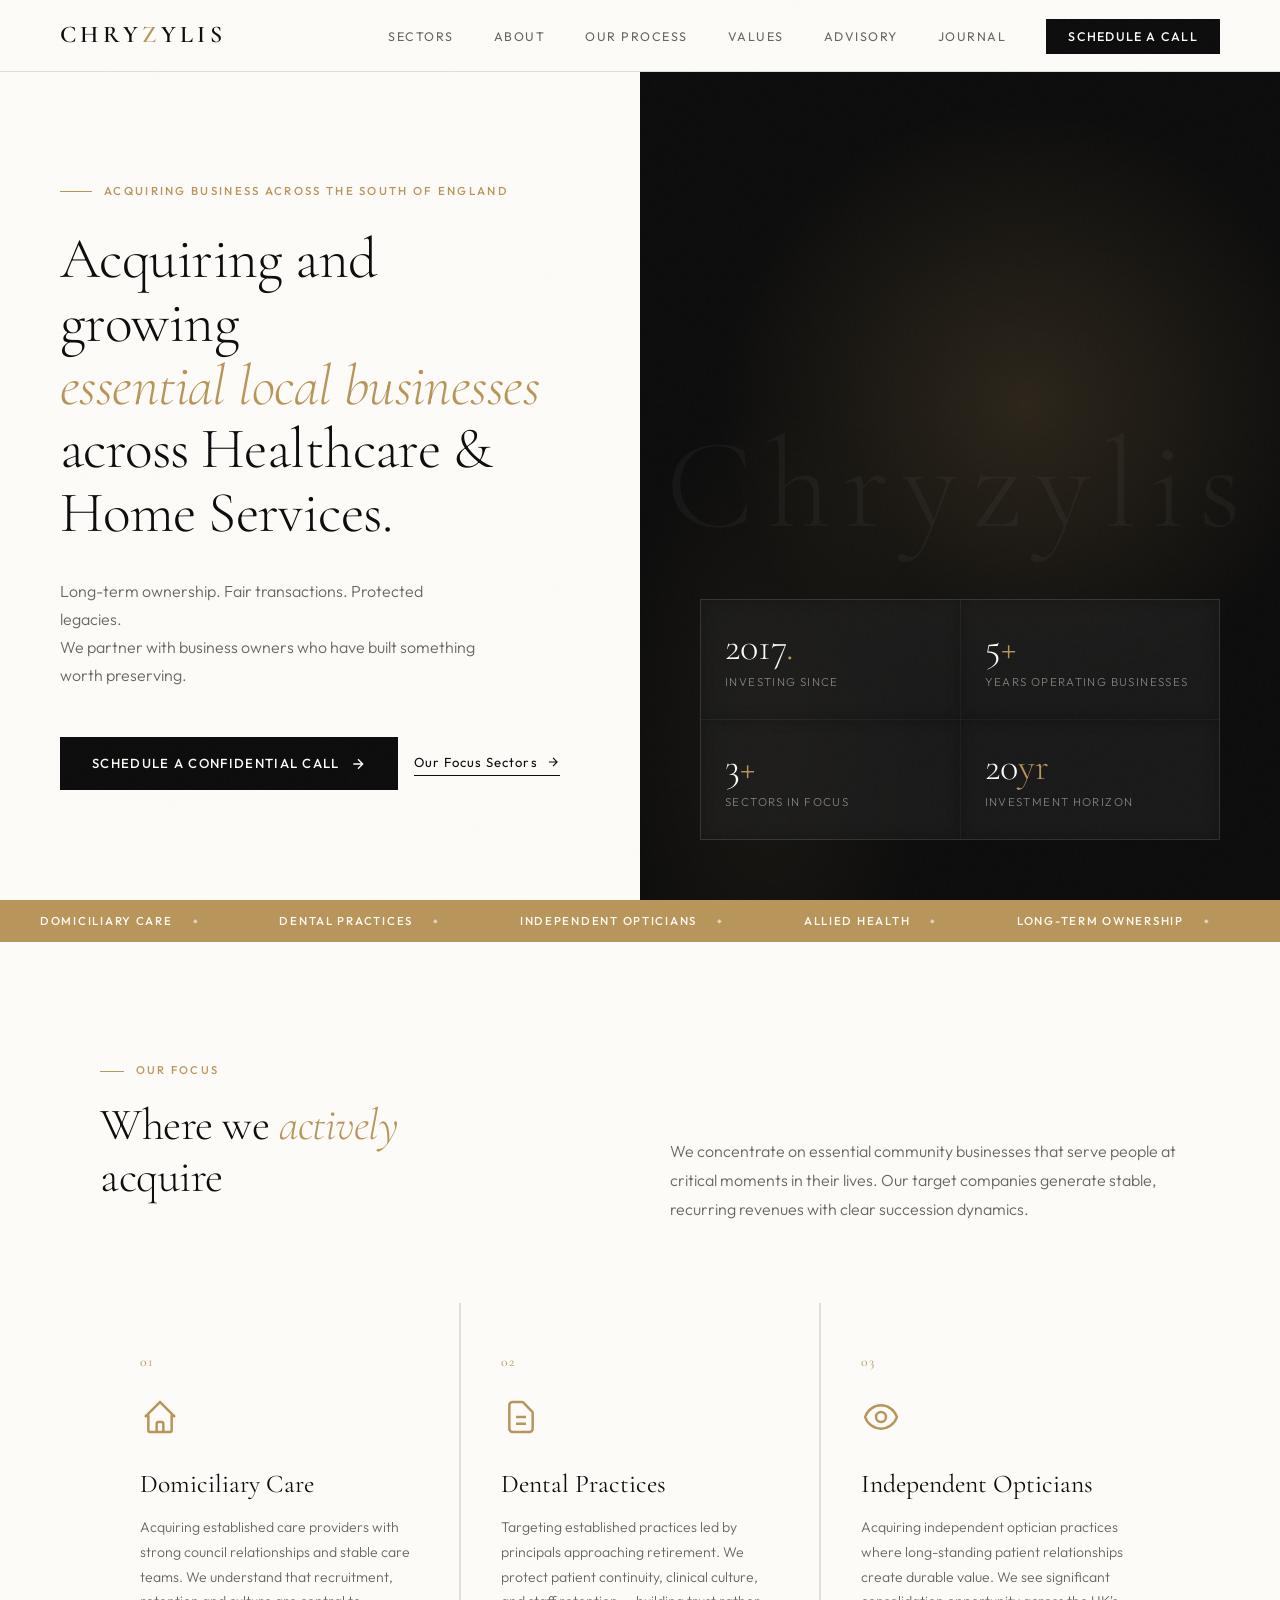
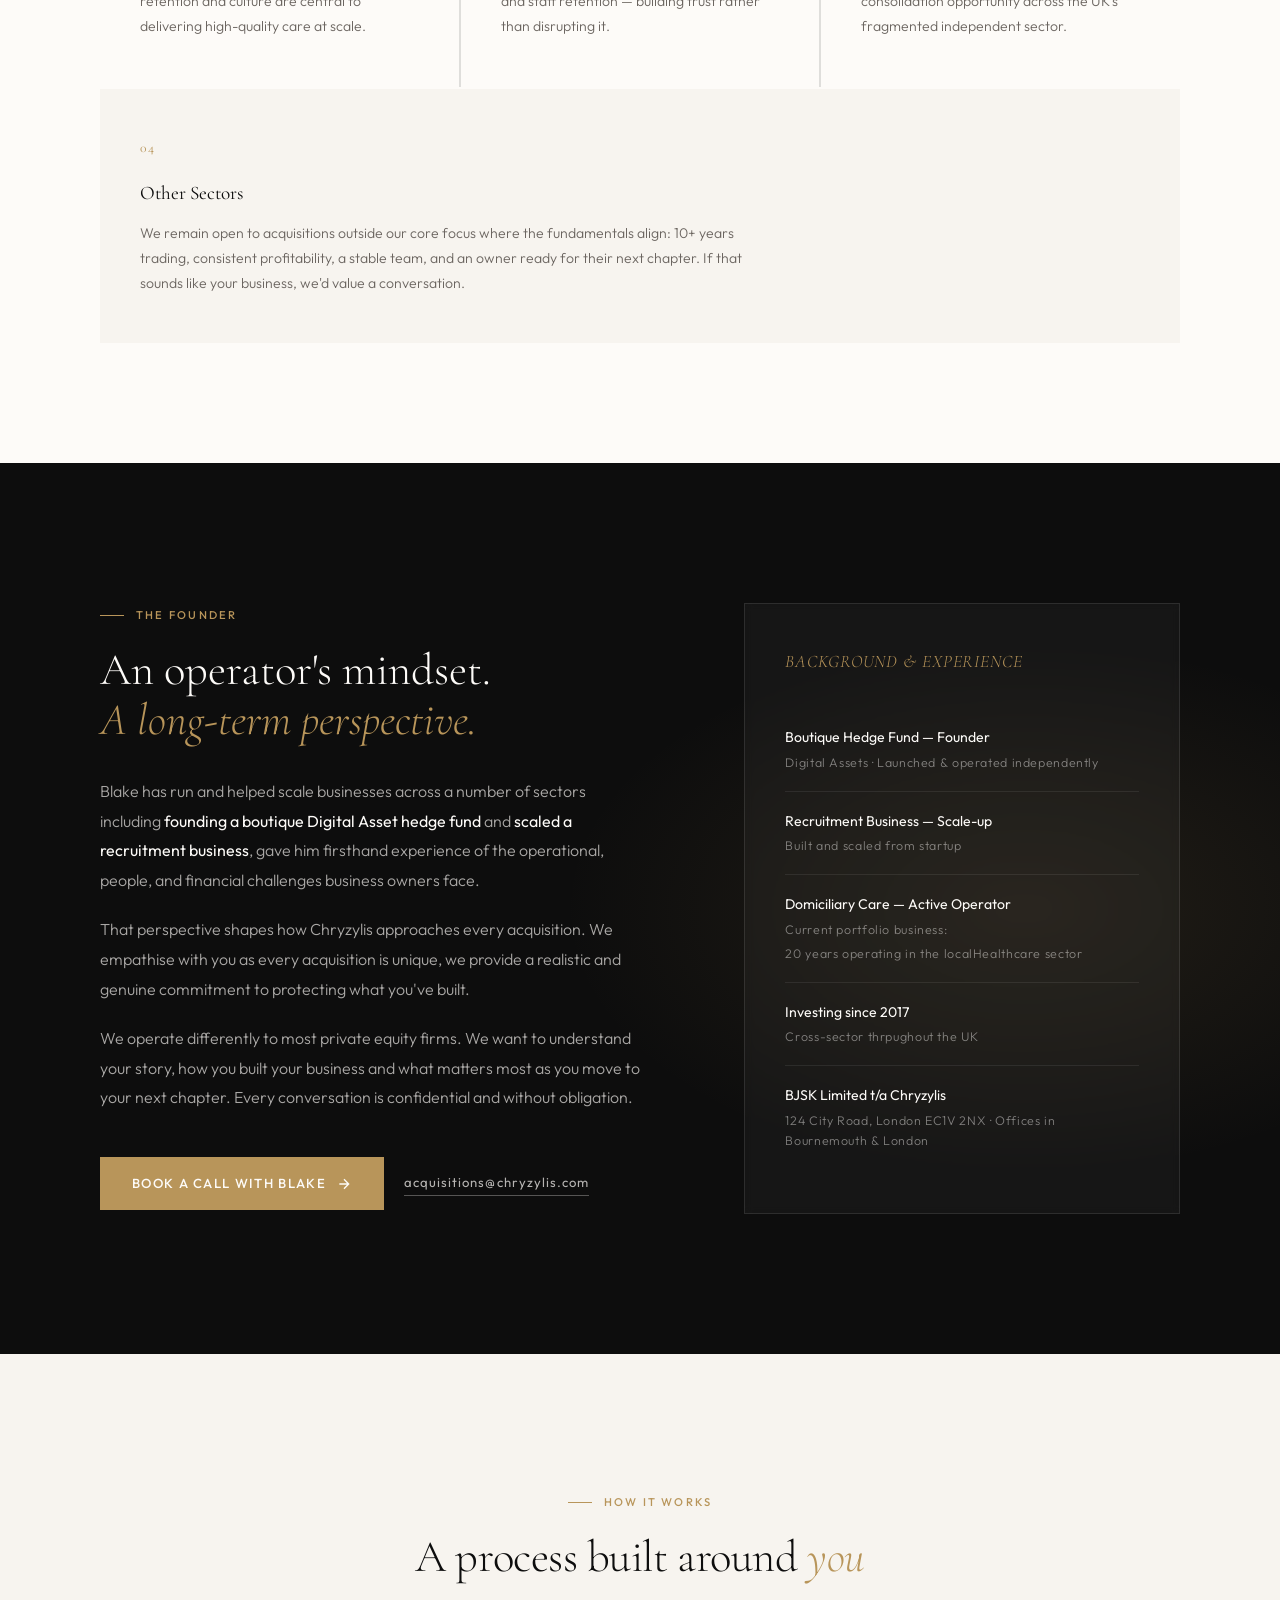
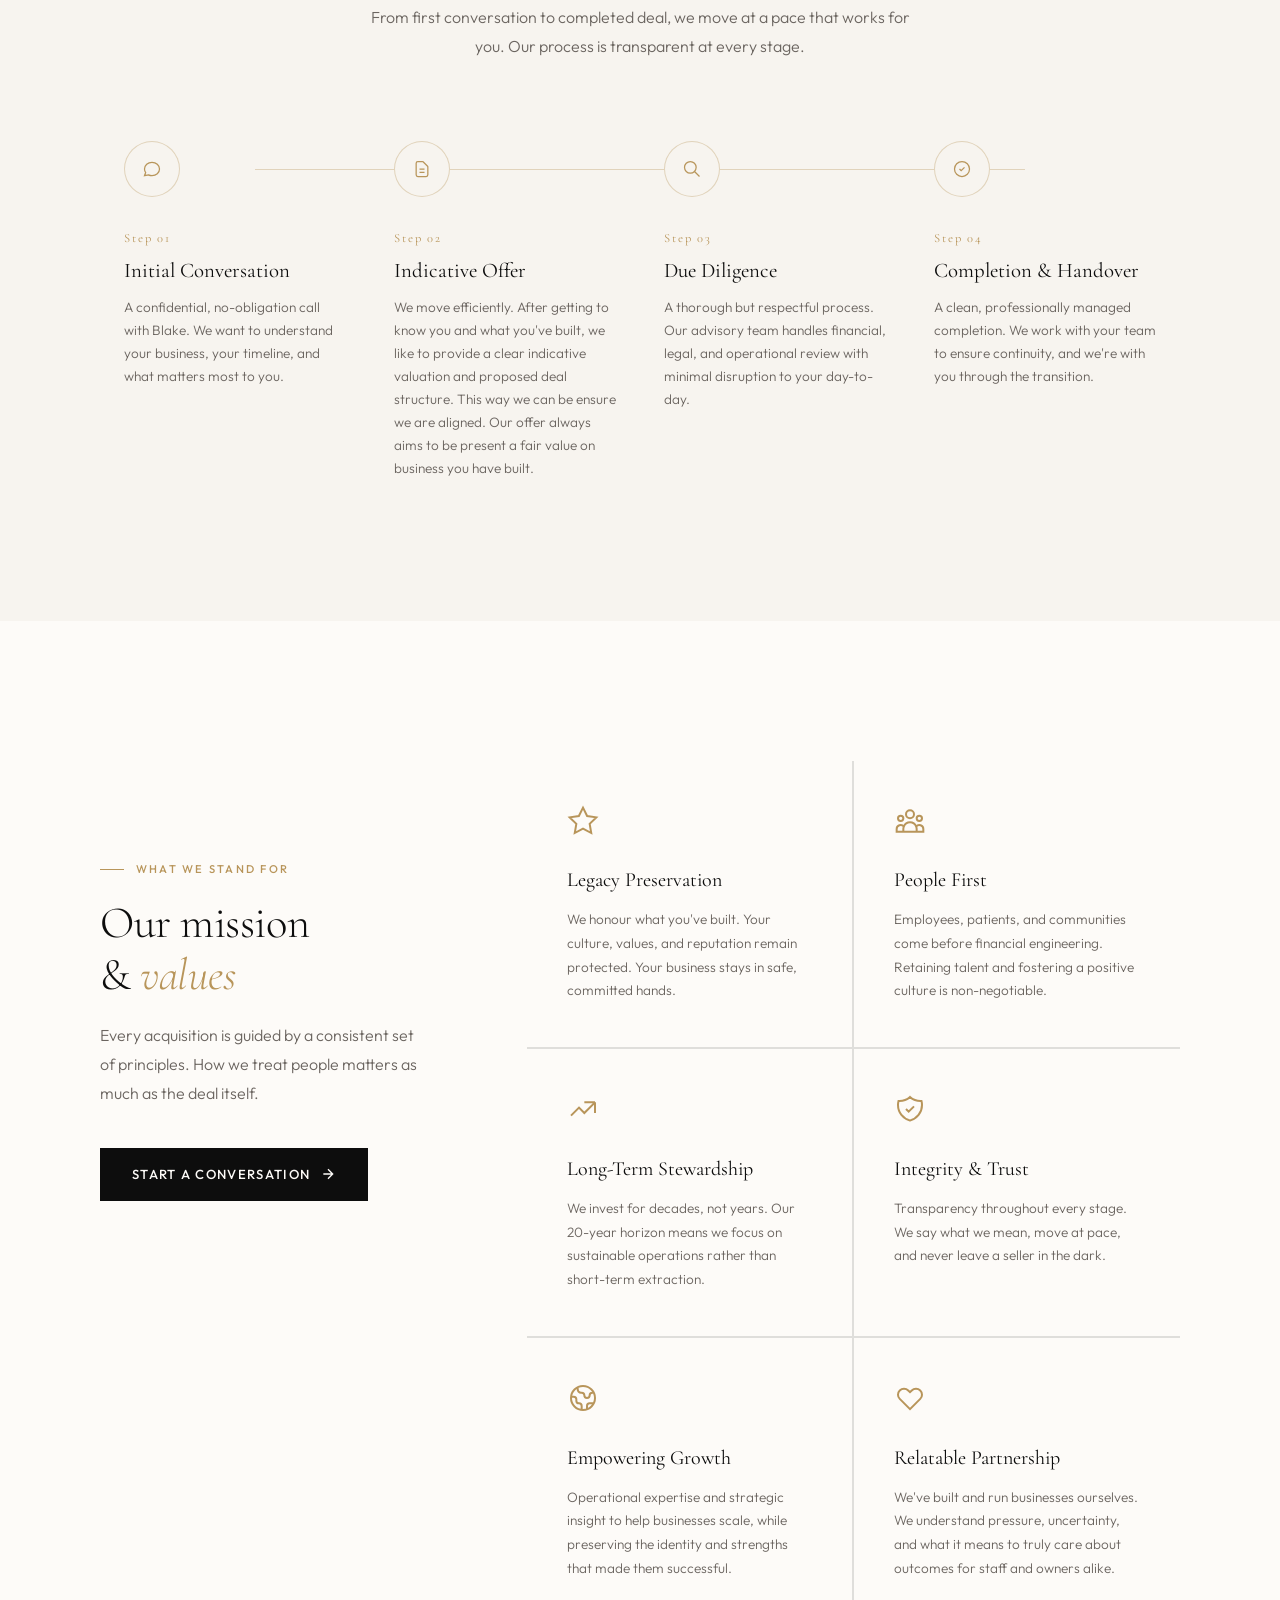
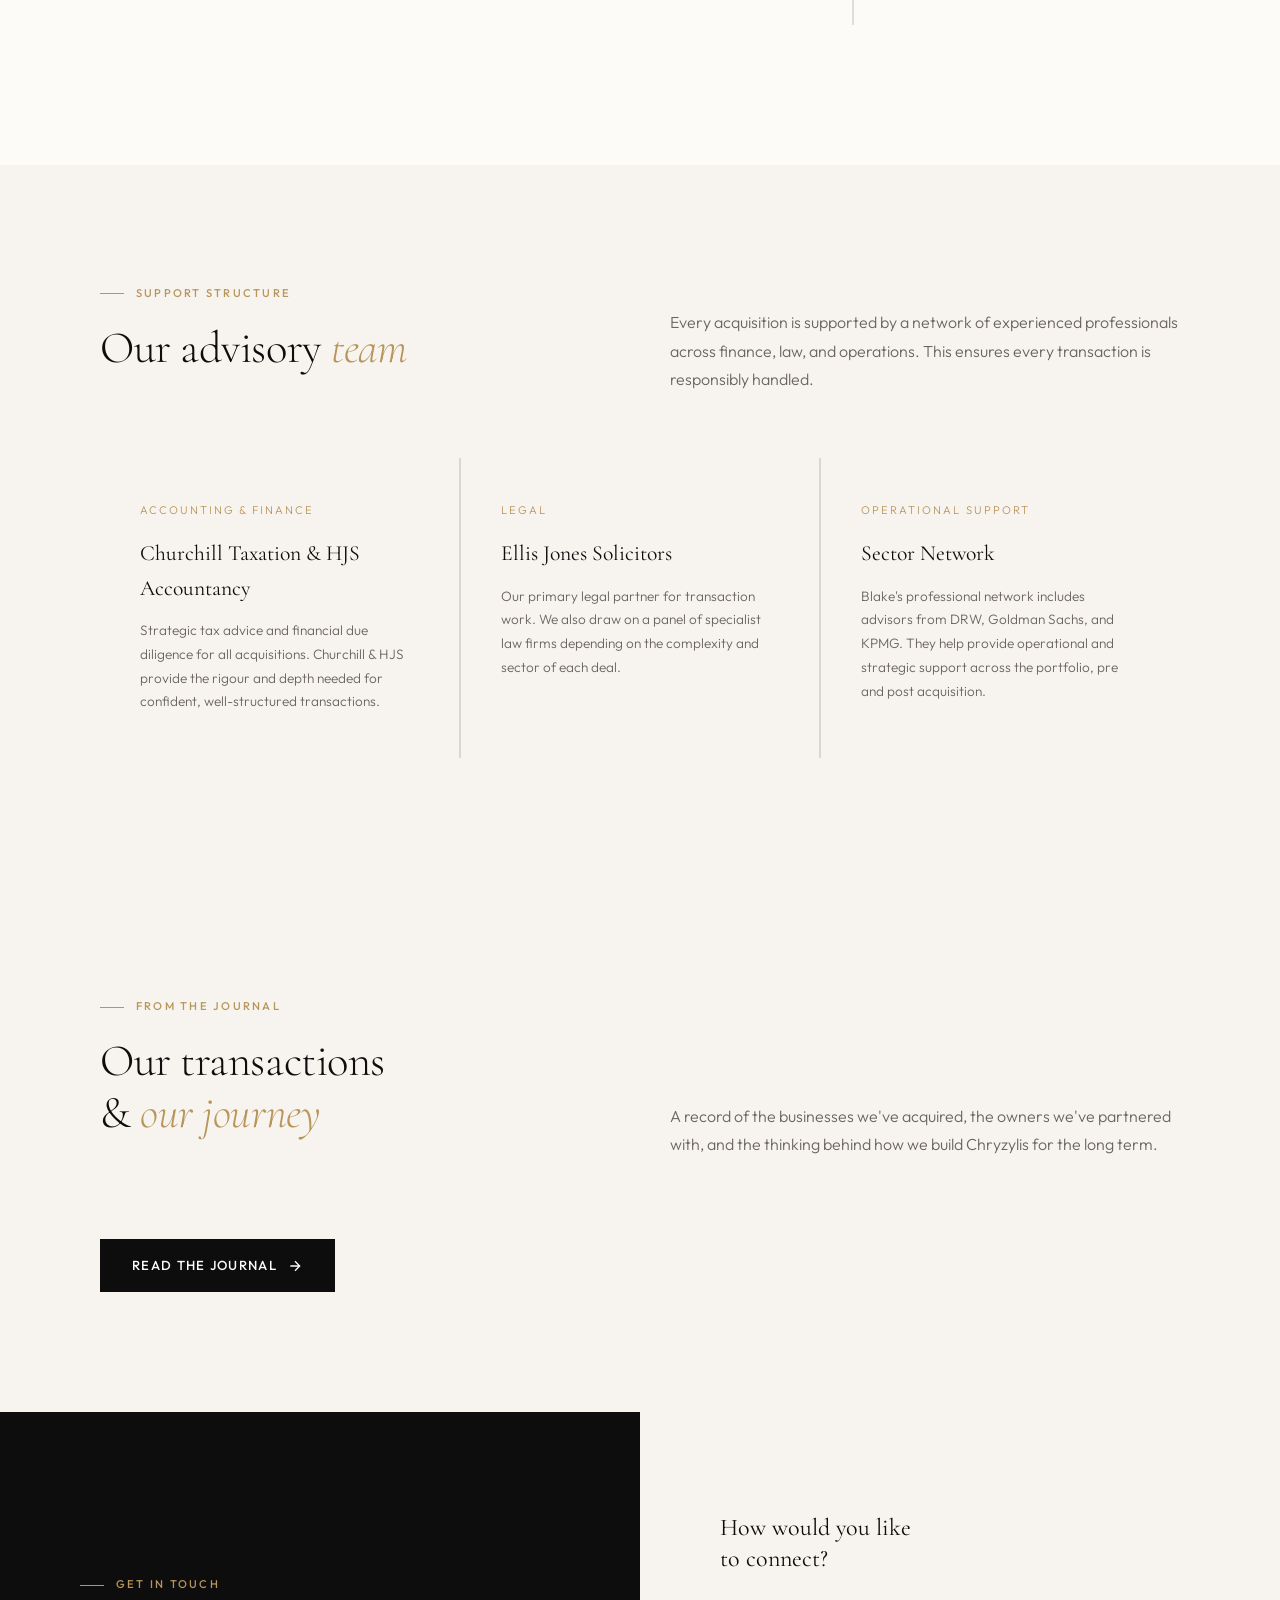
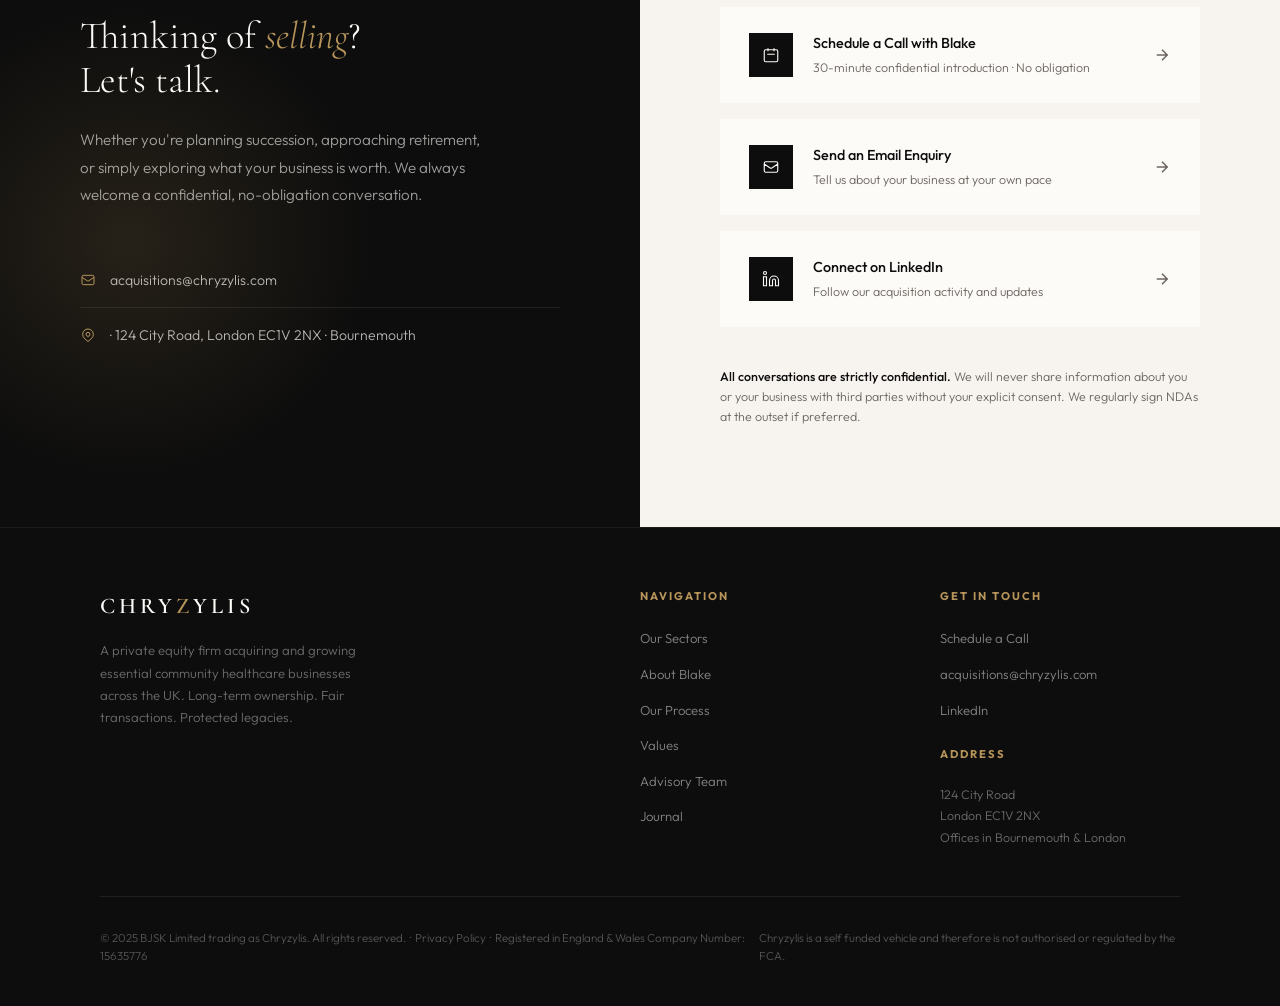
==== commit b78b64ba: "Update index.html" ====
--- a/index.html
+++ b/index.html
@@ -3,8 +3,8 @@
 <head>
 <meta charset="UTF-8">
 <meta name="viewport" content="width=device-width, initial-scale=1.0">
-<title>Chryzylis — Healthcare Acquisitions</title>
-<meta name="description" content="Chryzylis is a private equity firm acquiring and growing essential community healthcare businesses. Domiciliary care, dental, opticians and allied health. Long-term ownership. Fair transactions. Protected legacies.">
+<title>Chryzylis | Perserving Legacies through Acquisition</title>
+<meta name="description" content="Chryzylis is a private equity firm based in Bournemouth and London acquiring and growing UK based essential community healthcare businesses. We acquire companies is Domiciliary care, dental, opticians, allied health and home services. Self Funded Private Equity, Legacy planning, Fair transactions.">
 <link rel="preconnect" href="https://fonts.googleapis.com">
 <link href="https://fonts.googleapis.com/css2?family=Cormorant+Garamond:ital,wght@0,300;0,400;0,600;1,300;1,400&family=Outfit:wght@300;400;500;600&display=swap" rel="stylesheet">
 <link rel="stylesheet" href="assets/css/style.css">
@@ -31,9 +31,9 @@
 <!-- ─── HERO ─── -->
 <section id="hero">
   <div class="hero-left">
-    <div class="hero-eyebrow">Healthcare Acquisitions</div>
+    <div class="hero-eyebrow">Acquiring Business Across the South of England</div>
     <h1 class="hero-headline">
-      Acquiring and growing<br><em>essential community</em><br>healthcare businesses.
+      Acquiring and growing<br><em>essential local businesses</em><br>across Healthcare & Home Services.
     </h1>
     <p class="hero-sub">
       Long-term ownership. Fair transactions. Protected legacies.<br>
@@ -51,7 +51,7 @@
     </div>
   </div>
   <div class="hero-right">
-    <div class="hero-large-text">CHR</div>
+    <div class="hero-large-text">Chryzylis</div>
     <div class="hero-right-content">
       <div class="hero-stat-grid">
         <div class="hero-stat">
@@ -85,13 +85,7 @@
     <div class="ticker-item">Long-term ownership</div>
     <div class="ticker-item">Fair transactions</div>
     <div class="ticker-item">Protected legacies</div>
-    <div class="ticker-item">Domiciliary Care</div>
-    <div class="ticker-item">Dental Practices</div>
-    <div class="ticker-item">Independent Opticians</div>
-    <div class="ticker-item">Allied Health</div>
-    <div class="ticker-item">Long-term ownership</div>
-    <div class="ticker-item">Fair transactions</div>
-    <div class="ticker-item">Protected legacies</div>
+    <div class="ticker-item">Home Services</div>
   </div>
 </div>
 
@@ -104,7 +98,7 @@
         <h2 class="section-title reveal reveal-delay-1">Where we <em>actively</em><br>acquire</h2>
       </div>
       <p class="section-intro reveal reveal-delay-2">
-        We concentrate on essential community healthcare — businesses that serve people at critical moments in their lives, generating stable, recurring revenues with clear succession dynamics.
+        We concentrate on essential community businesses that serve people at critical moments in their lives. Our target companies generate stable, recurring revenues with clear succession dynamics.
       </p>
     </div>
     <div class="sectors-grid">
@@ -137,8 +131,8 @@
     <div style="margin-top: 2px;">
       <div class="sector-card reveal" style="background: var(--parchment);">
         <div class="sector-num">04</div>
-        <div class="sector-name" style="font-size: 1.2rem;">Other Sectors — Opportunistic</div>
-        <p class="sector-desc" style="max-width: 640px;">We remain open to acquisitions outside our core focus where the fundamentals align: 5+ years trading, consistent profitability, a stable team, and an owner ready for their next chapter. If that sounds like your business, we'd value a conversation.</p>
+        <div class="sector-name" style="font-size: 1.2rem;">Other Sectors</div>
+        <p class="sector-desc" style="max-width: 640px;">We remain open to acquisitions outside our core focus where the fundamentals align: 10+ years trading, consistent profitability, a stable team, and an owner ready for their next chapter. If that sounds like your business, we'd value a conversation.</p>
       </div>
     </div>
   </div>
@@ -154,13 +148,13 @@
           An operator's mindset.<br><em>A long-term perspective.</em>
         </h2>
         <p class="about-body reveal reveal-delay-2">
-          Blake began investing in 2017 and has since <strong>founded a boutique hedge fund</strong> and <strong>scaled a recruitment business</strong>, giving him firsthand experience of the operational, people, and financial challenges business owners face.
+          Blake has run and helped scale businesses across a number of sectors including <strong>founding a boutique Digital Asset hedge fund</strong> and <strong>scaled a recruitment business</strong>, gave him firsthand experience of the operational, people, and financial challenges business owners face.
         </p>
         <p class="about-body reveal reveal-delay-2">
-          That perspective shapes how Chryzylis approaches every acquisition — with empathy, realism and a genuine commitment to protecting what you've built.
+          That perspective shapes how Chryzylis approaches every acquisition. We empathise with you as every acquisition is unique, we provide a realistic and genuine commitment to protecting what you've built.
         </p>
         <p class="about-body reveal reveal-delay-3">
-          We operate differently to most private equity firms. We want to understand your story — how you built your business and what matters most as you move to your next chapter. Every conversation is confidential and without obligation.
+          We operate differently to most private equity firms. We want to understand your story, how you built your business and what matters most as you move to your next chapter. Every conversation is confidential and without obligation.
         </p>
         <div class="about-cta-row reveal reveal-delay-3">
           <a href="#contact" class="btn-gold">
@@ -177,19 +171,21 @@
           <div class="about-card-title">Background & Experience</div>
           <div class="credential">
             <div class="credential-title">Boutique Hedge Fund — Founder</div>
-            <div class="credential-detail">Long/short equity · Launched & operated independently</div>
+            <div class="credential-detail">Digital Assets · Launched & operated independently</div>
           </div>
           <div class="credential">
             <div class="credential-title">Recruitment Business — Scale-up</div>
-            <div class="credential-detail">Built and scaled from startup · People-led operations</div>
+            <div class="credential-detail">Built and scaled from startup </div>
           </div>
           <div class="credential">
             <div class="credential-title">Domiciliary Care — Active Operator</div>
-            <div class="credential-detail">Current portfolio business · Healthcare sector</div>
+            <div class="credential-detail">Current portfolio business:</div>
+            <div class="credential-detail">20 years operating in the localHealthcare sector</div>
+
           </div>
           <div class="credential">
             <div class="credential-title">Investing since 2017</div>
-            <div class="credential-detail">Cross-sector · UK & international markets</div>
+            <div class="credential-detail">Cross-sector thrpughout the UK</div>
           </div>
           <div class="credential">
             <div class="credential-title">BJSK Limited t/a Chryzylis</div>
@@ -207,7 +203,7 @@
     <div class="process-header">
       <div class="section-label reveal" style="justify-content: center;">How It Works</div>
       <h2 class="section-title reveal reveal-delay-1" style="text-align: center;">A process built around <em>you</em></h2>
-      <p class="section-intro reveal reveal-delay-2" style="margin: 0 auto; text-align: center;">From first conversation to completed deal, we move at a pace that works for you — with full transparency at every stage.</p>
+      <p class="section-intro reveal reveal-delay-2" style="margin: 0 auto; text-align: center;">From first conversation to completed deal, we move at a pace that works for you. Our process is transparent at every stage.</p>
     </div>
     <div class="process-steps">
       <div class="step reveal">
@@ -224,7 +220,7 @@
         </div>
         <div class="step-num">Step 02</div>
         <div class="step-title">Indicative Offer</div>
-        <p class="step-desc">We move quickly. Following our initial review, we'll provide a clear indicative valuation and proposed deal structure — no delays, no ambiguity.</p>
+        <p class="step-desc">We move efficiently. After getting to know you and what you've built, we like to provide a clear indicative valuation and proposed deal structure. This way we can be ensure we are aligned. Our offer always aims to be present a fair value on business you have built.</p>
       </div>
       <div class="step reveal reveal-delay-2">
         <div class="step-dot">
@@ -253,7 +249,7 @@
       <div class="values-sticky">
         <div class="section-label reveal">What We Stand For</div>
         <h2 class="section-title reveal reveal-delay-1">Our mission<br>& <em>values</em></h2>
-        <p class="section-intro reveal reveal-delay-2" style="margin-bottom: 40px;">Every acquisition is guided by a consistent set of principles — because how we treat people matters as much as the deal itself.</p>
+        <p class="section-intro reveal reveal-delay-2" style="margin-bottom: 40px;">Every acquisition is guided by a consistent set of principles. How we treat people matters as much as the deal itself.</p>
         <a href="#contact" class="btn-primary reveal reveal-delay-3">
           Start a Conversation
           <svg width="16" height="16" viewBox="0 0 24 24" fill="none" stroke="currentColor" stroke-width="2"><path d="M5 12h14M12 5l7 7-7 7"/></svg>
@@ -263,7 +259,7 @@
         <div class="value-item reveal">
           <svg class="value-icon" viewBox="0 0 24 24" fill="none" stroke="currentColor" stroke-width="1.5"><path d="M12 2l3.09 6.26L22 9.27l-5 4.87 1.18 6.88L12 17.77l-6.18 3.25L7 14.14 2 9.27l6.91-1.01L12 2z"/></svg>
           <div class="value-name">Legacy Preservation</div>
-          <p class="value-desc">We honour what you've built — your culture, values, and reputation remain protected. Your business stays in safe, committed hands.</p>
+          <p class="value-desc">We honour what you've built. Your culture, values, and reputation remain protected. Your business stays in safe, committed hands.</p>
         </div>
         <div class="value-item reveal reveal-delay-1">
           <svg class="value-icon" viewBox="0 0 24 24" fill="none" stroke="currentColor" stroke-width="1.5"><path d="M17 20h5v-2a3 3 0 00-5.356-1.857M17 20H7m10 0v-2c0-.656-.126-1.283-.356-1.857M7 20H2v-2a3 3 0 015.356-1.857M7 20v-2c0-.656.126-1.283.356-1.857m0 0a5.002 5.002 0 019.288 0M15 7a3 3 0 11-6 0 3 3 0 016 0zm6 3a2 2 0 11-4 0 2 2 0 014 0zM7 10a2 2 0 11-4 0 2 2 0 014 0z"/></svg>
@@ -283,12 +279,12 @@
         <div class="value-item reveal reveal-delay-2">
           <svg class="value-icon" viewBox="0 0 24 24" fill="none" stroke="currentColor" stroke-width="1.5"><path d="M3.055 11H5a2 2 0 012 2v1a2 2 0 002 2 2 2 0 012 2v2.945M8 3.935V5.5A2.5 2.5 0 0010.5 8h.5a2 2 0 012 2 2 2 0 104 0 2 2 0 012-2h1.064M15 20.488V18a2 2 0 012-2h3.064M21 12a9 9 0 11-18 0 9 9 0 0118 0z"/></svg>
           <div class="value-name">Empowering Growth</div>
-          <p class="value-desc">Operational expertise and strategic insight to help businesses scale — while preserving the identity and strengths that made them successful.</p>
+          <p class="value-desc">Operational expertise and strategic insight to help businesses scale, while preserving the identity and strengths that made them successful.</p>
         </div>
         <div class="value-item reveal reveal-delay-3">
           <svg class="value-icon" viewBox="0 0 24 24" fill="none" stroke="currentColor" stroke-width="1.5"><path d="M4.318 6.318a4.5 4.5 0 000 6.364L12 20.364l7.682-7.682a4.5 4.5 0 00-6.364-6.364L12 7.636l-1.318-1.318a4.5 4.5 0 00-6.364 0z"/></svg>
           <div class="value-name">Relatable Partnership</div>
-          <p class="value-desc">We've built and run businesses ourselves. We understand pressure, uncertainty, and what it means to truly care about outcomes — for staff and owners alike.</p>
+          <p class="value-desc">We've built and run businesses ourselves. We understand pressure, uncertainty, and what it means to truly care about outcomes for staff and owners alike.</p>
         </div>
       </div>
     </div>
@@ -304,14 +300,14 @@
         <h2 class="section-title reveal reveal-delay-1">Our advisory <em>team</em></h2>
       </div>
       <p class="section-intro reveal reveal-delay-2">
-        Every acquisition is supported by a network of experienced professionals across finance, law, and operations — ensuring thorough, efficient and responsible transactions.
+        Every acquisition is supported by a network of experienced professionals across finance, law, and operations. This ensures every transaction is responsibly handled.
       </p>
     </div>
     <div class="advisory-cards">
       <div class="advisory-card reveal">
         <div class="advisory-type">Accounting & Finance</div>
-        <div class="advisory-name">Churchill Taxation</div>
-        <p class="advisory-desc">Strategic tax advice and financial due diligence for all acquisitions. Churchill provides the rigour and depth needed for confident, well-structured transactions.</p>
+        <div class="advisory-name">Churchill Taxation & HJS Accountancy</div>
+        <p class="advisory-desc">Strategic tax advice and financial due diligence for all acquisitions. Churchill & HJS provide the rigour and depth needed for confident, well-structured transactions.</p>
       </div>
       <div class="advisory-card reveal reveal-delay-1">
         <div class="advisory-type">Legal</div>
@@ -321,7 +317,7 @@
       <div class="advisory-card reveal reveal-delay-2">
         <div class="advisory-type">Operational Support</div>
         <div class="advisory-name">Sector Network</div>
-        <p class="advisory-desc">Blake's professional network includes advisors from DRW, Goldman Sachs, and KPMG — providing operational and strategic support across the portfolio.</p>
+        <p class="advisory-desc">Blake's professional network includes advisors from DRW, Goldman Sachs, and KPMG. They help provide operational and strategic support across the portfolio, pre and post acquisition.</p>
       </div>
     </div>
   </div>
@@ -356,7 +352,7 @@
           Thinking of <em>selling</em>?<br>Let's talk.
         </h2>
         <p class="contact-body reveal reveal-delay-2">
-          Whether you're planning succession, approaching retirement, or simply exploring what your business is worth — we'd welcome a confidential, no-obligation conversation. There's no pressure, no jargon, and no intermediaries.
+          Whether you're planning succession, approaching retirement, or simply exploring what your business is worth. We always welcome a confidential, no-obligation conversation.
         </p>
         <a href="mailto:acquisitions@chryzylis.com" class="contact-detail reveal reveal-delay-2">
           <svg viewBox="0 0 24 24" fill="none" stroke="currentColor" stroke-width="1.5"><path d="M3 8l7.89 5.26a2 2 0 002.22 0L21 8M5 19h14a2 2 0 002-2V7a2 2 0 00-2-2H5a2 2 0 00-2 2v10a2 2 0 002 2z"/></svg>
@@ -364,14 +360,15 @@
         </a>
         <div class="contact-detail reveal reveal-delay-3">
           <svg viewBox="0 0 24 24" fill="none" stroke="currentColor" stroke-width="1.5"><path d="M17.657 16.657L13.414 20.9a1.998 1.998 0 01-2.827 0l-4.244-4.243a8 8 0 1111.314 0z"/><path d="M15 11a3 3 0 11-6 0 3 3 0 016 0z"/></svg>
-          124 City Road, London EC1V 2NX · Bournemouth
+          · 124 City Road, London EC1V 2NX 
+          · Bournemouth
         </div>
       </div>
     </div>
     <div class="contact-right">
       <h3 class="reveal">How would you like<br>to connect?</h3>
       <div class="cta-options">
-        <a href="mailto:acquisitions@chryzylis.com?subject=Acquisition Enquiry — Schedule a Call" class="cta-option reveal reveal-delay-1">
+        <a href="mailto:blake@chryzylis.com?subject=Acquisition Enquiry — Schedule a Call" class="cta-option reveal reveal-delay-1">
           <div class="cta-option-icon">
             <svg viewBox="0 0 24 24" fill="none" stroke="currentColor" stroke-width="1.5"><path d="M8 7V3m8 4V3m-9 8h10M5 21h14a2 2 0 002-2V7a2 2 0 00-2-2H5a2 2 0 00-2 2v12a2 2 0 002 2z"/></svg>
           </div>
@@ -381,7 +378,7 @@
           </div>
           <svg class="cta-option-arrow" width="18" height="18" viewBox="0 0 24 24" fill="none" stroke="currentColor" stroke-width="2"><path d="M5 12h14M12 5l7 7-7 7"/></svg>
         </a>
-        <a href="mailto:acquisitions@chryzylis.com?subject=Business Acquisition Enquiry" class="cta-option reveal reveal-delay-2">
+        <a href="mailto:blake@chryzylis.com?subject=Business Acquisition Enquiry" class="cta-option reveal reveal-delay-2">
           <div class="cta-option-icon">
             <svg viewBox="0 0 24 24" fill="none" stroke="currentColor" stroke-width="1.5"><path d="M3 8l7.89 5.26a2 2 0 002.22 0L21 8M5 19h14a2 2 0 002-2V7a2 2 0 00-2-2H5a2 2 0 00-2 2v10a2 2 0 002 2z"/></svg>
           </div>
@@ -442,8 +439,8 @@
       </div>
     </div>
     <div class="footer-bottom">
-      <p class="footer-legal">© 2025 BJSK Limited trading as Chryzylis. All rights reserved. &nbsp;·&nbsp; <a href="#">Privacy Policy</a> &nbsp;·&nbsp; Registered in England & Wales</p>
-      <p class="footer-legal">Chryzylis is not authorised or regulated by the FCA.</p>
+      <p class="footer-legal">© 2025 BJSK Limited trading as Chryzylis. All rights reserved. &nbsp;·&nbsp; <a href="#">Privacy Policy</a> &nbsp;·&nbsp; Registered in England & Wales Company Number: 15635776</p>
+      <p class="footer-legal">Chryzylis is a self funded vehicle and therefore is not authorised or regulated by the FCA.</p>
     </div>
   </div>
 </footer>
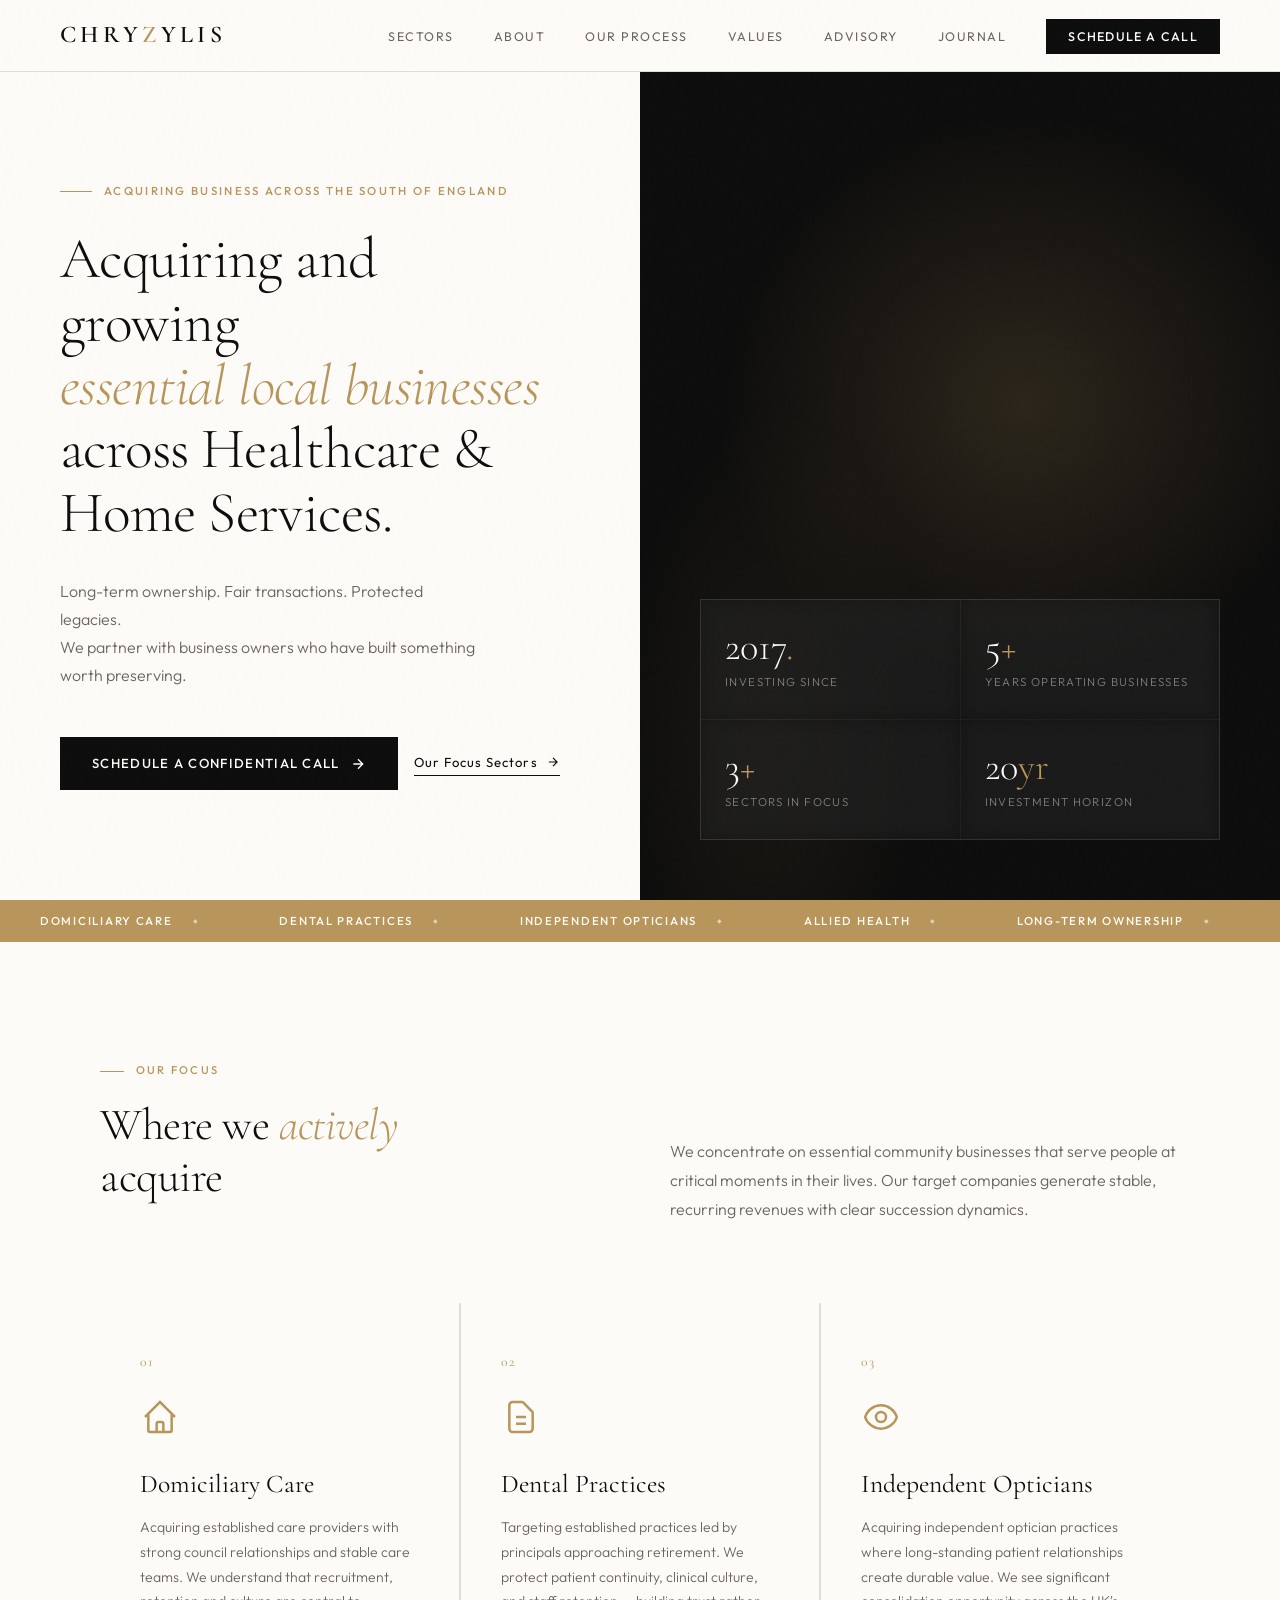
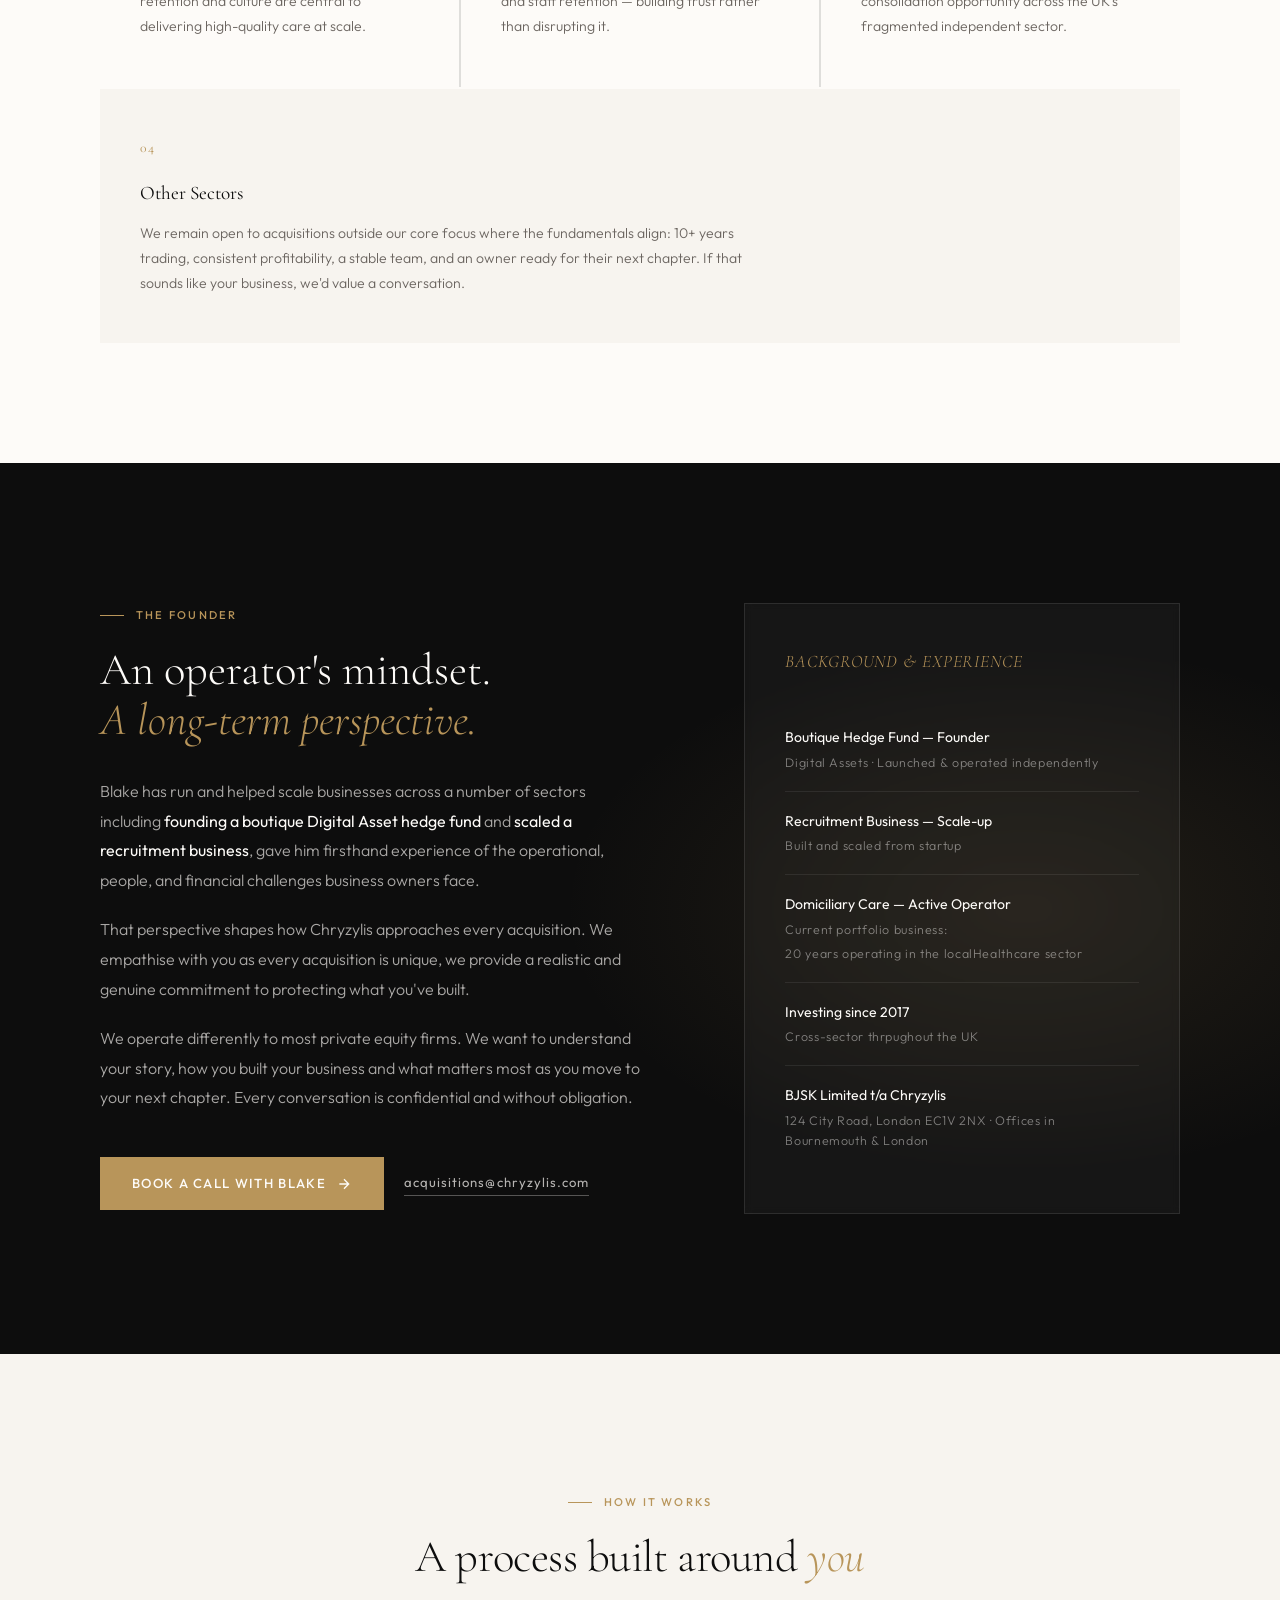
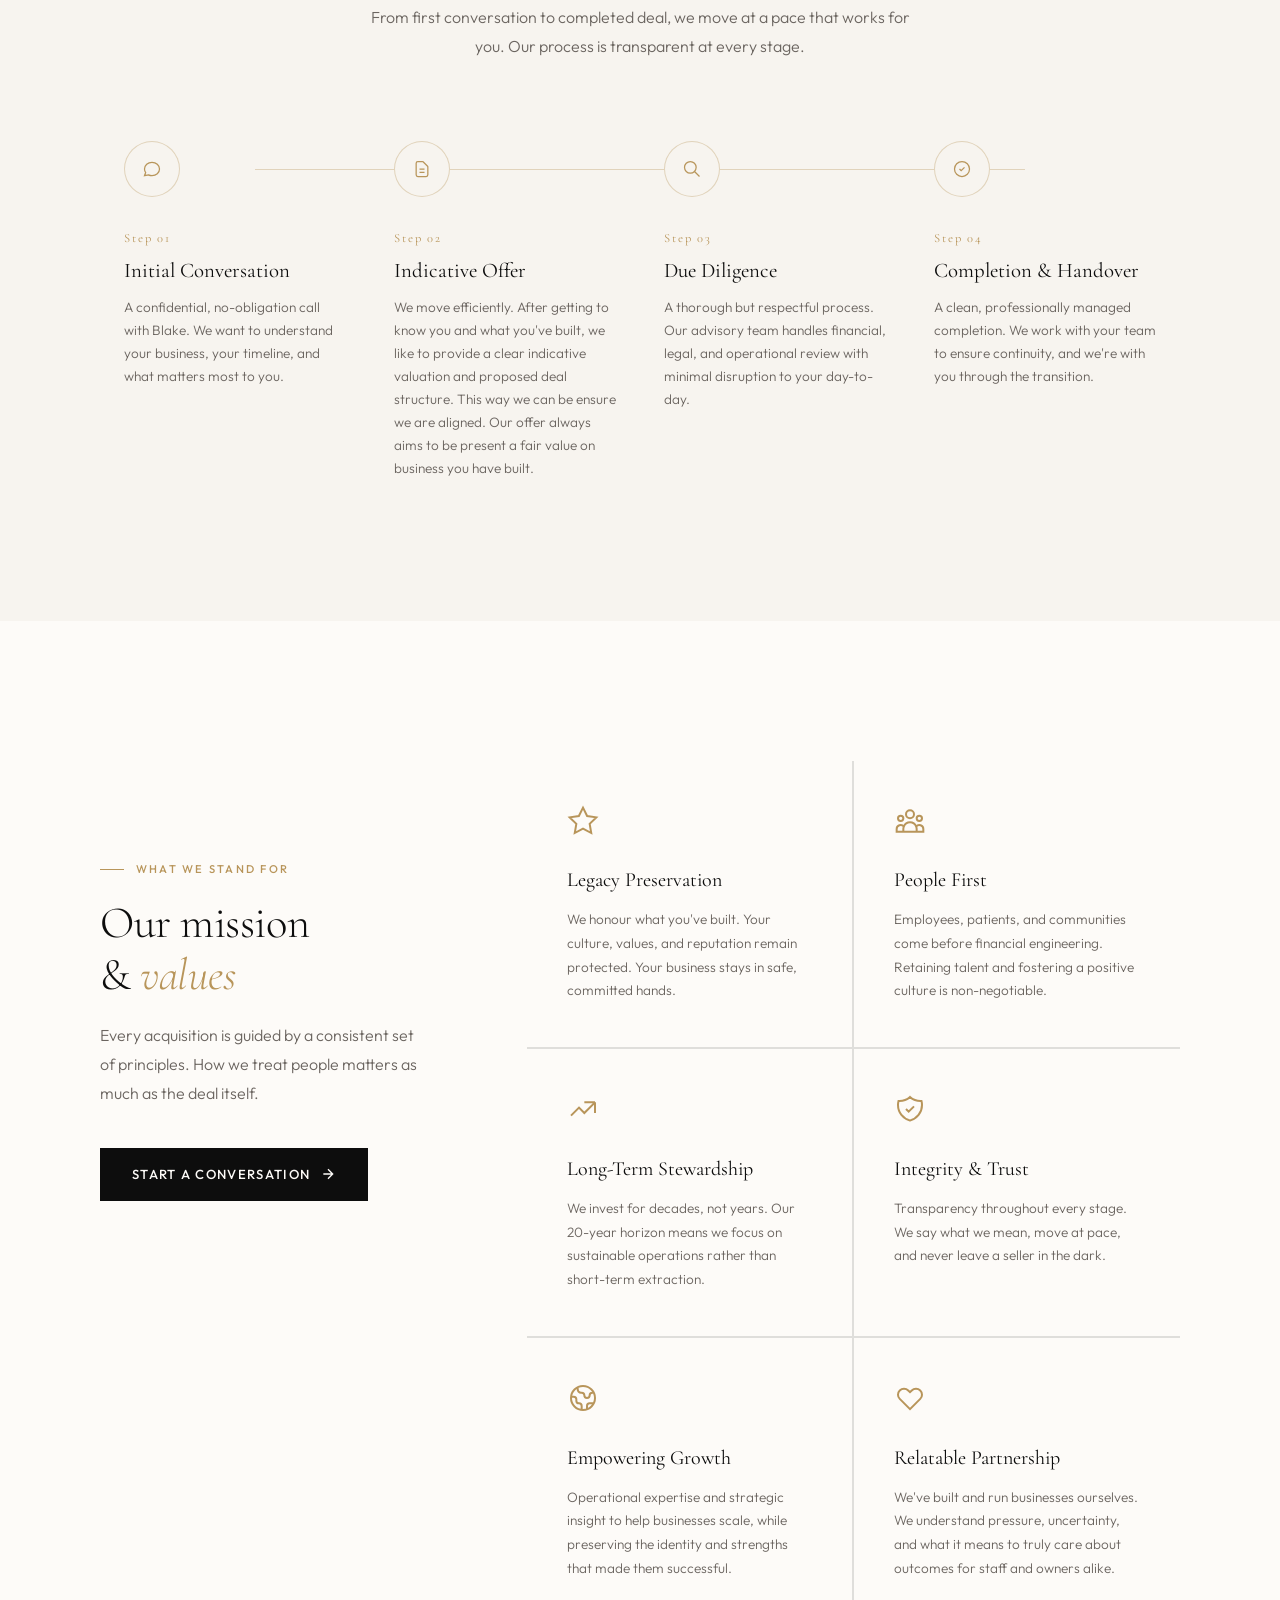
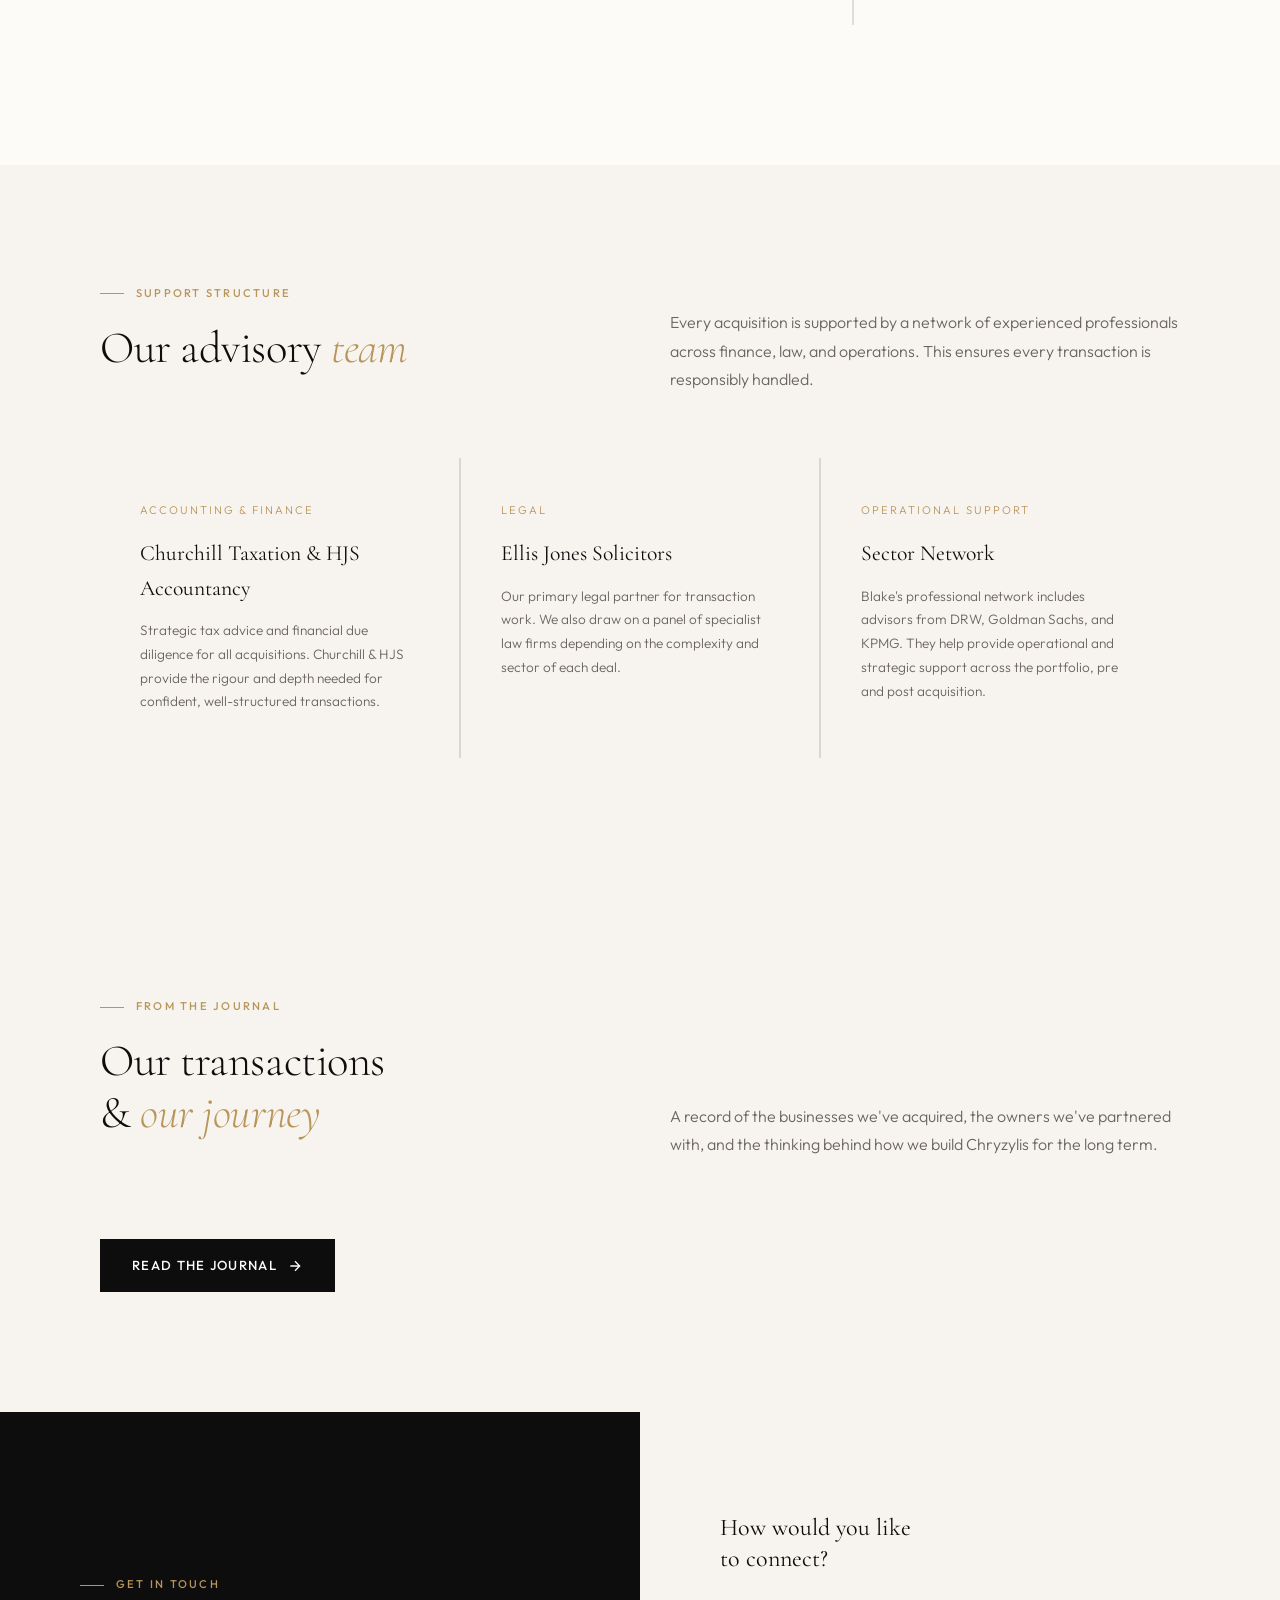
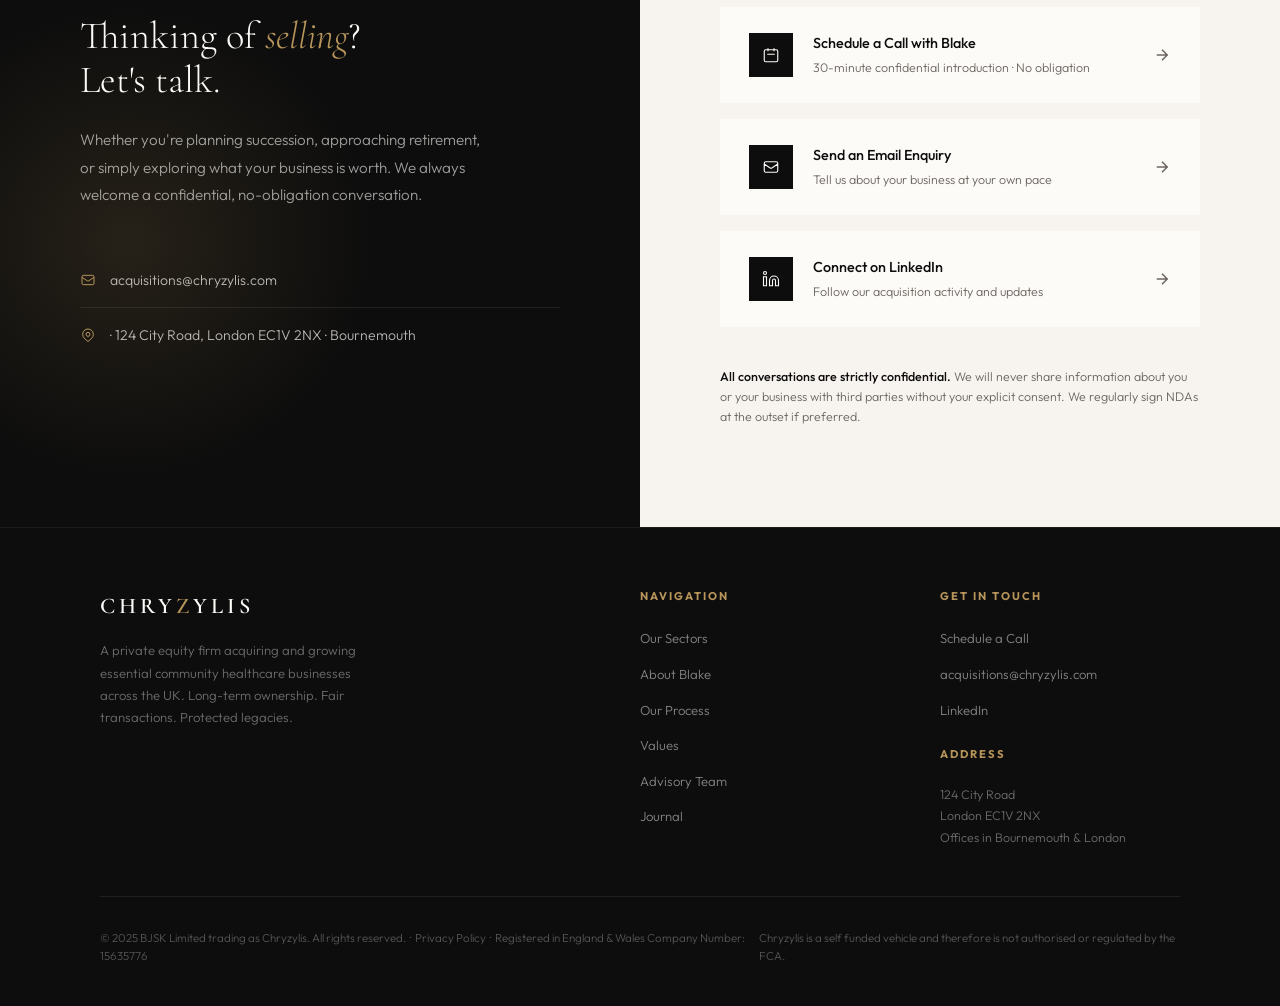
==== commit 1cc6c3a0: "Replace hero-right wordmark with looping butterfly video Swaps the faint "Chryzylis" watermark text " ====
--- a/index.html
+++ b/index.html
@@ -51,7 +51,9 @@
     </div>
   </div>
   <div class="hero-right">
-    <div class="hero-large-text">Chryzylis</div>
+    <video class="hero-bg-video" autoplay muted loop playsinline>
+      <source src="assets/video/hero-butterfly.mp4" type="video/mp4">
+    </video>
     <div class="hero-right-content">
       <div class="hero-stat-grid">
         <div class="hero-stat">
--- a/assets/css/style.css
+++ b/assets/css/style.css
@@ -230,6 +230,7 @@
   content: '';
   position: absolute;
   inset: 0;
+  z-index: 2;
   background:
     radial-gradient(ellipse 80% 60% at 60% 40%, rgba(184,149,90,0.18) 0%, transparent 60%),
     radial-gradient(ellipse 50% 80% at 20% 80%, rgba(184,149,90,0.08) 0%, transparent 50%);
@@ -242,7 +243,7 @@
   flex-direction: column;
   justify-content: flex-end;
   padding: 60px;
-  z-index: 2;
+  z-index: 3;
 }
 
 .hero-stat-grid {
@@ -279,19 +280,14 @@
   color: rgba(253,251,248,0.45);
 }
 
-.hero-large-text {
+.hero-bg-video {
   position: absolute;
-  top: 50%;
-  left: 50%;
-  transform: translate(-50%, -50%);
-  font-family: 'Cormorant Garamond', serif;
-  font-size: clamp(5rem, 10vw, 14rem);
-  font-weight: 300;
-  color: rgba(255,255,255,0.04);
-  white-space: nowrap;
-  letter-spacing: 0.1em;
-  pointer-events: none;
-  user-select: none;
+  inset: 0;
+  width: 100%;
+  height: 100%;
+  object-fit: cover;
+  z-index: 1;
+  opacity: 0.85;
 }
 
 /* ─── PAGE HERO (sub-pages) ─── */
@@ -1014,6 +1010,46 @@
   font-size: 2.1rem;
 }
 
+#journal-featured-slot:not(:empty) {
+  margin-bottom: 24px;
+}
+
+.journal-pagination {
+  display: flex;
+  justify-content: center;
+  gap: 8px;
+  margin-top: 64px;
+}
+
+.journal-page-btn {
+  font-family: 'Outfit', sans-serif;
+  font-size: 0.78rem;
+  font-weight: 500;
+  letter-spacing: 0.05em;
+  color: var(--mid);
+  background: var(--warm-white);
+  border: 1px solid var(--rule);
+  padding: 10px 16px;
+  cursor: pointer;
+  transition: all 0.2s;
+}
+
+.journal-page-btn:hover:not(:disabled) {
+  border-color: var(--gold);
+  color: var(--ink);
+}
+
+.journal-page-btn.active {
+  background: var(--ink);
+  color: var(--warm-white);
+  border-color: var(--ink);
+}
+
+.journal-page-btn:disabled {
+  opacity: 0.35;
+  cursor: not-allowed;
+}
+
 /* ─── POST PAGE ─── */
 .post-hero {
   background: var(--ink);
